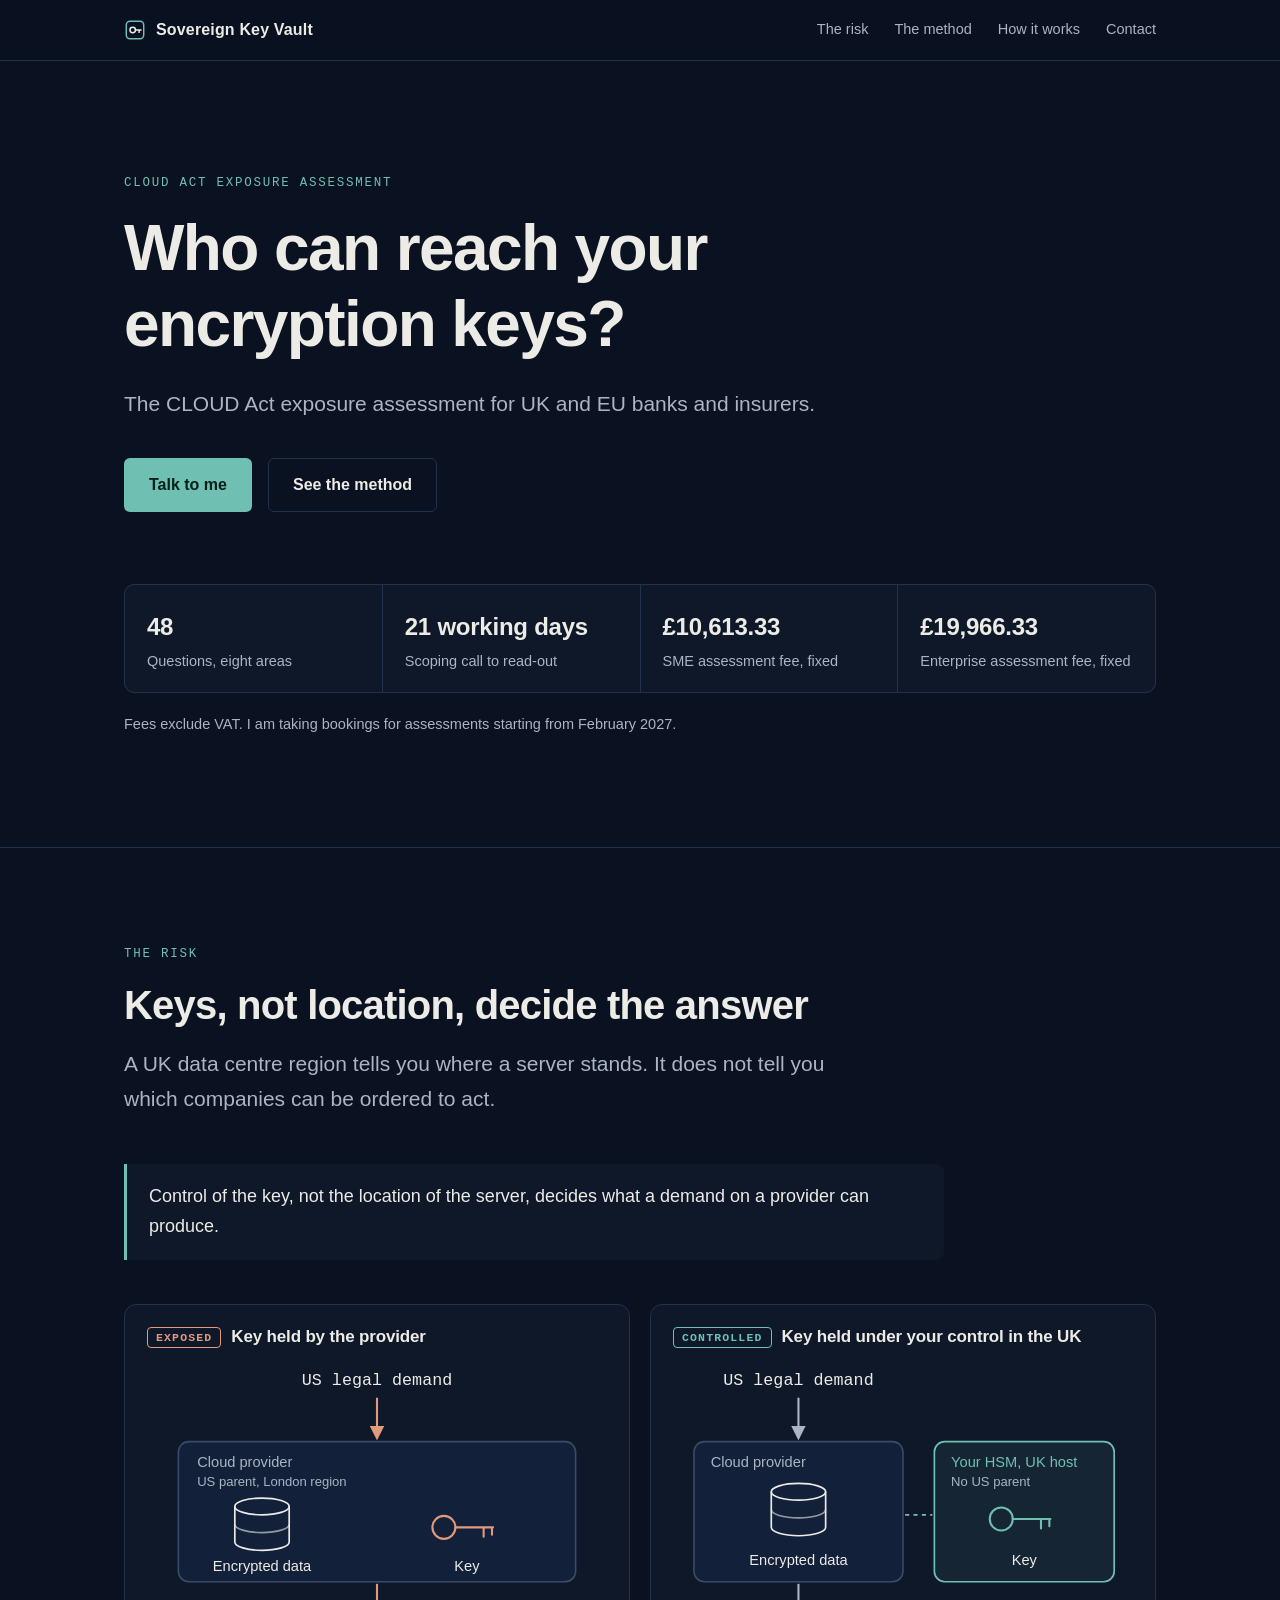
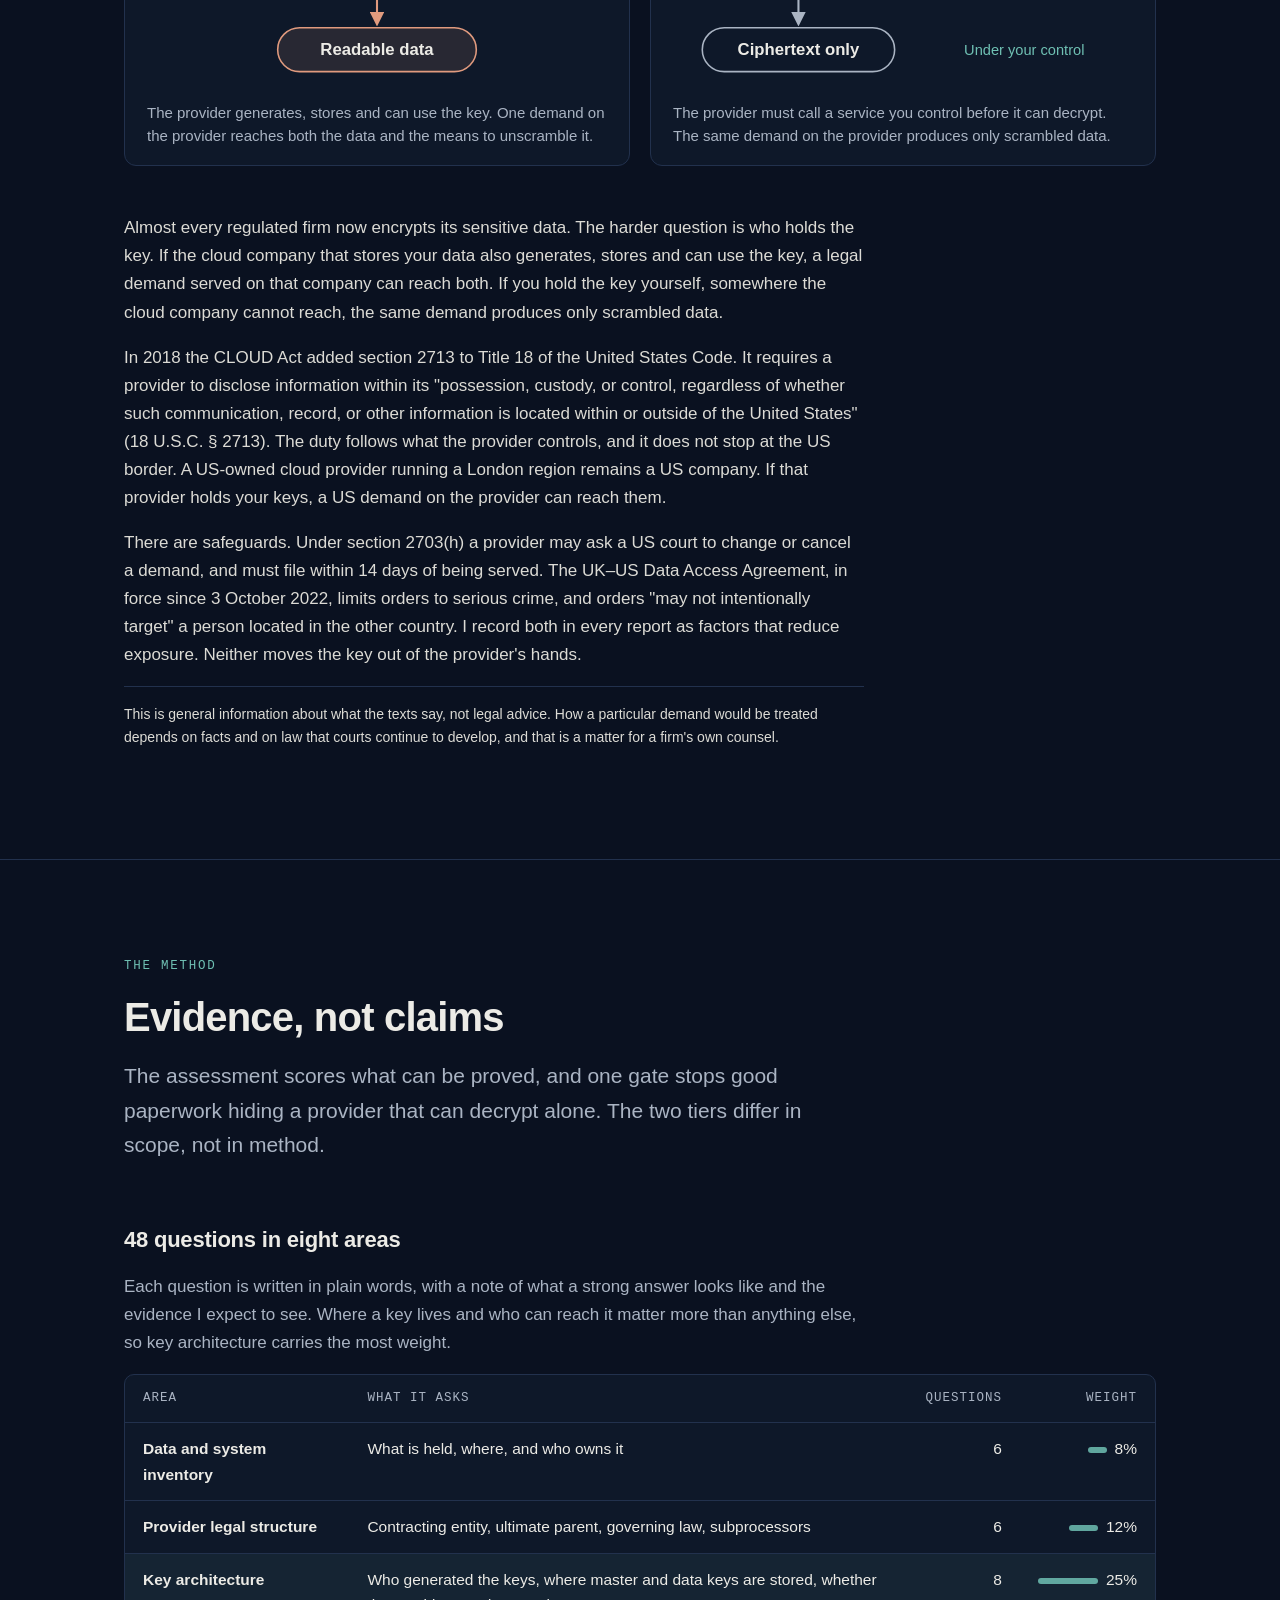
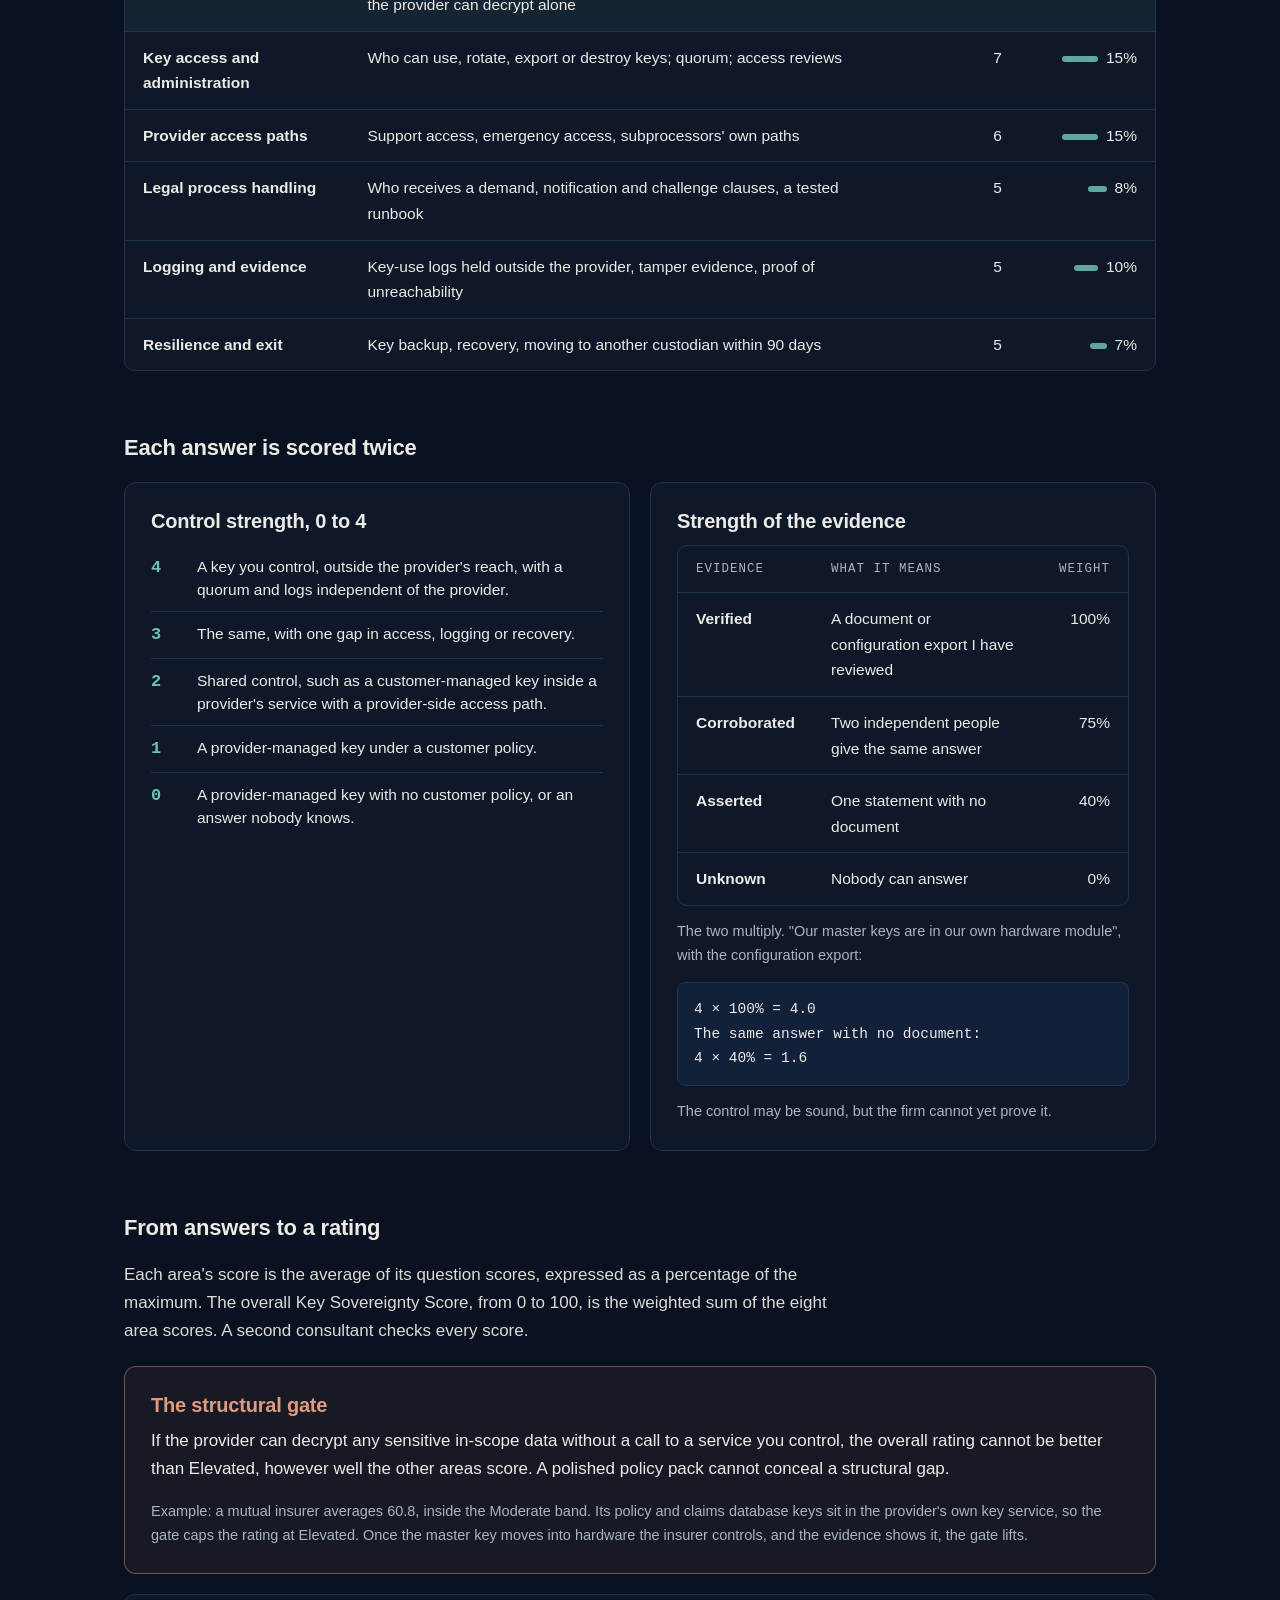
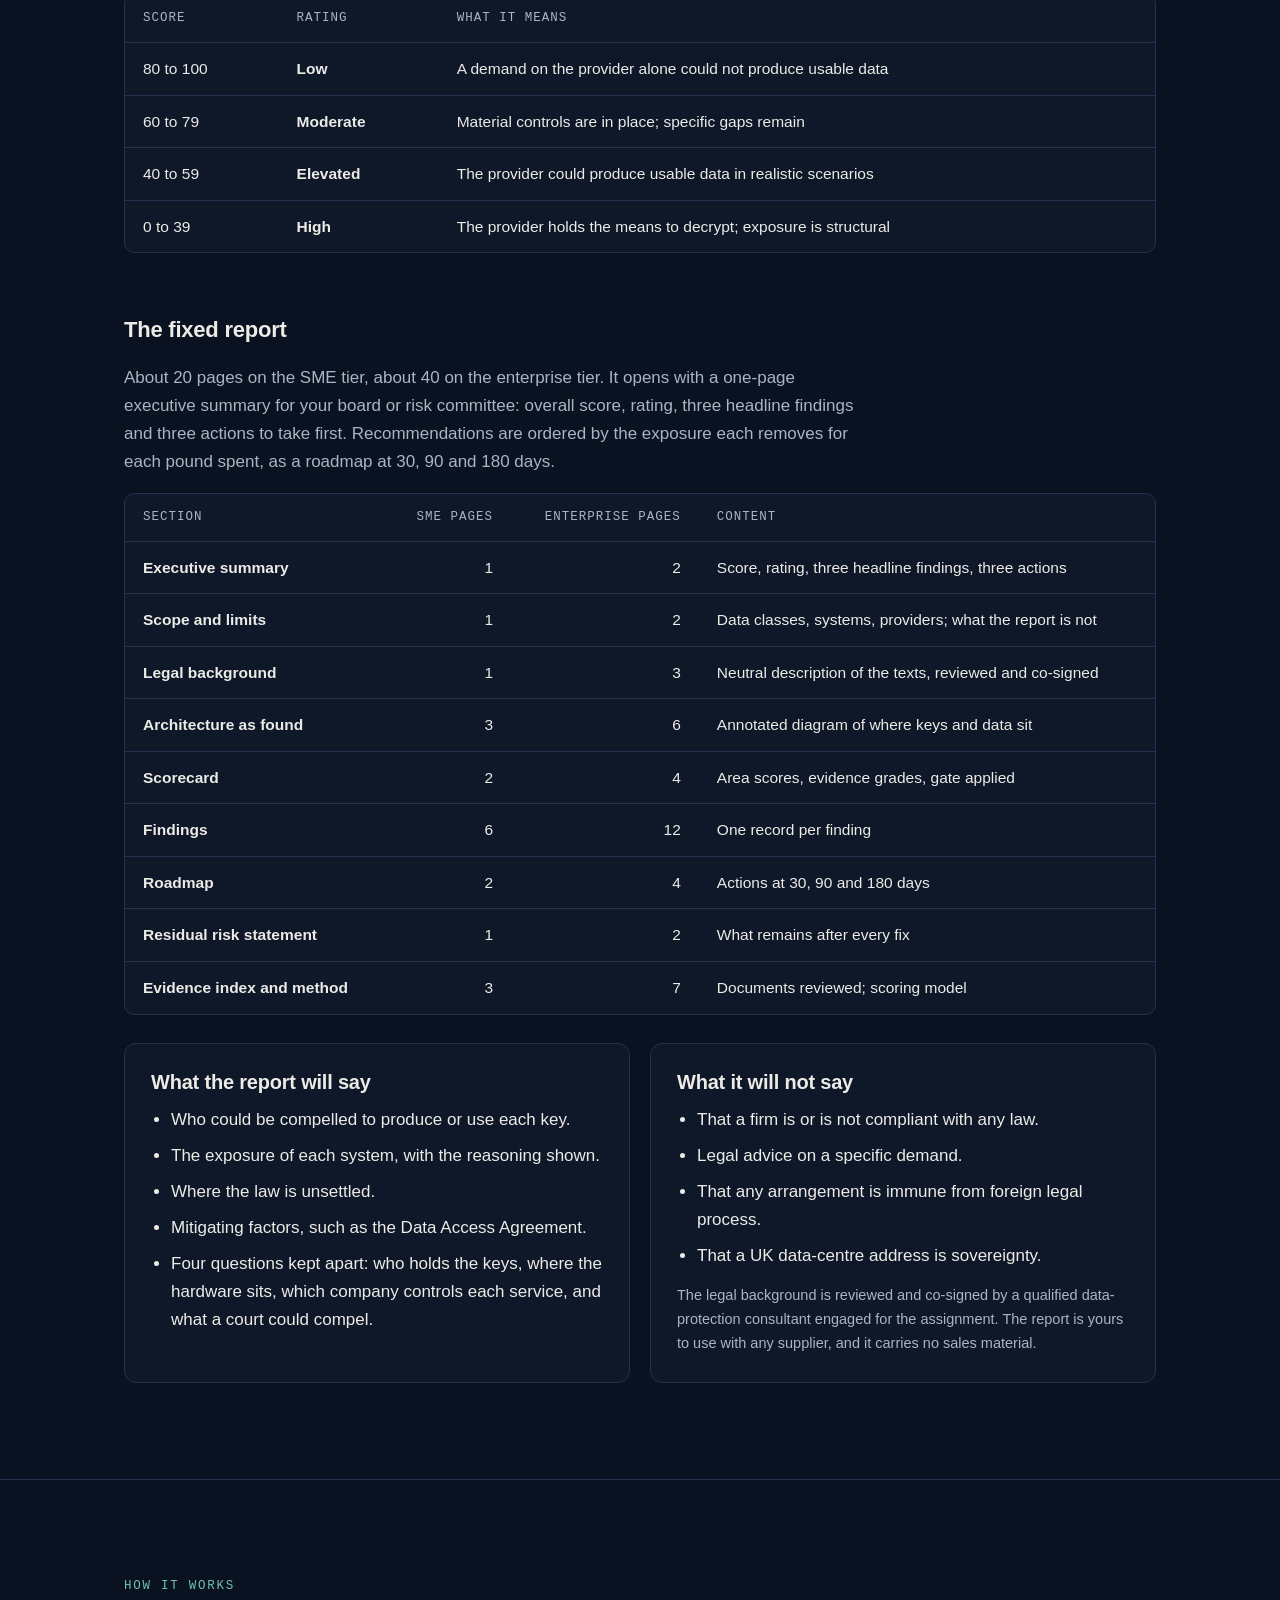
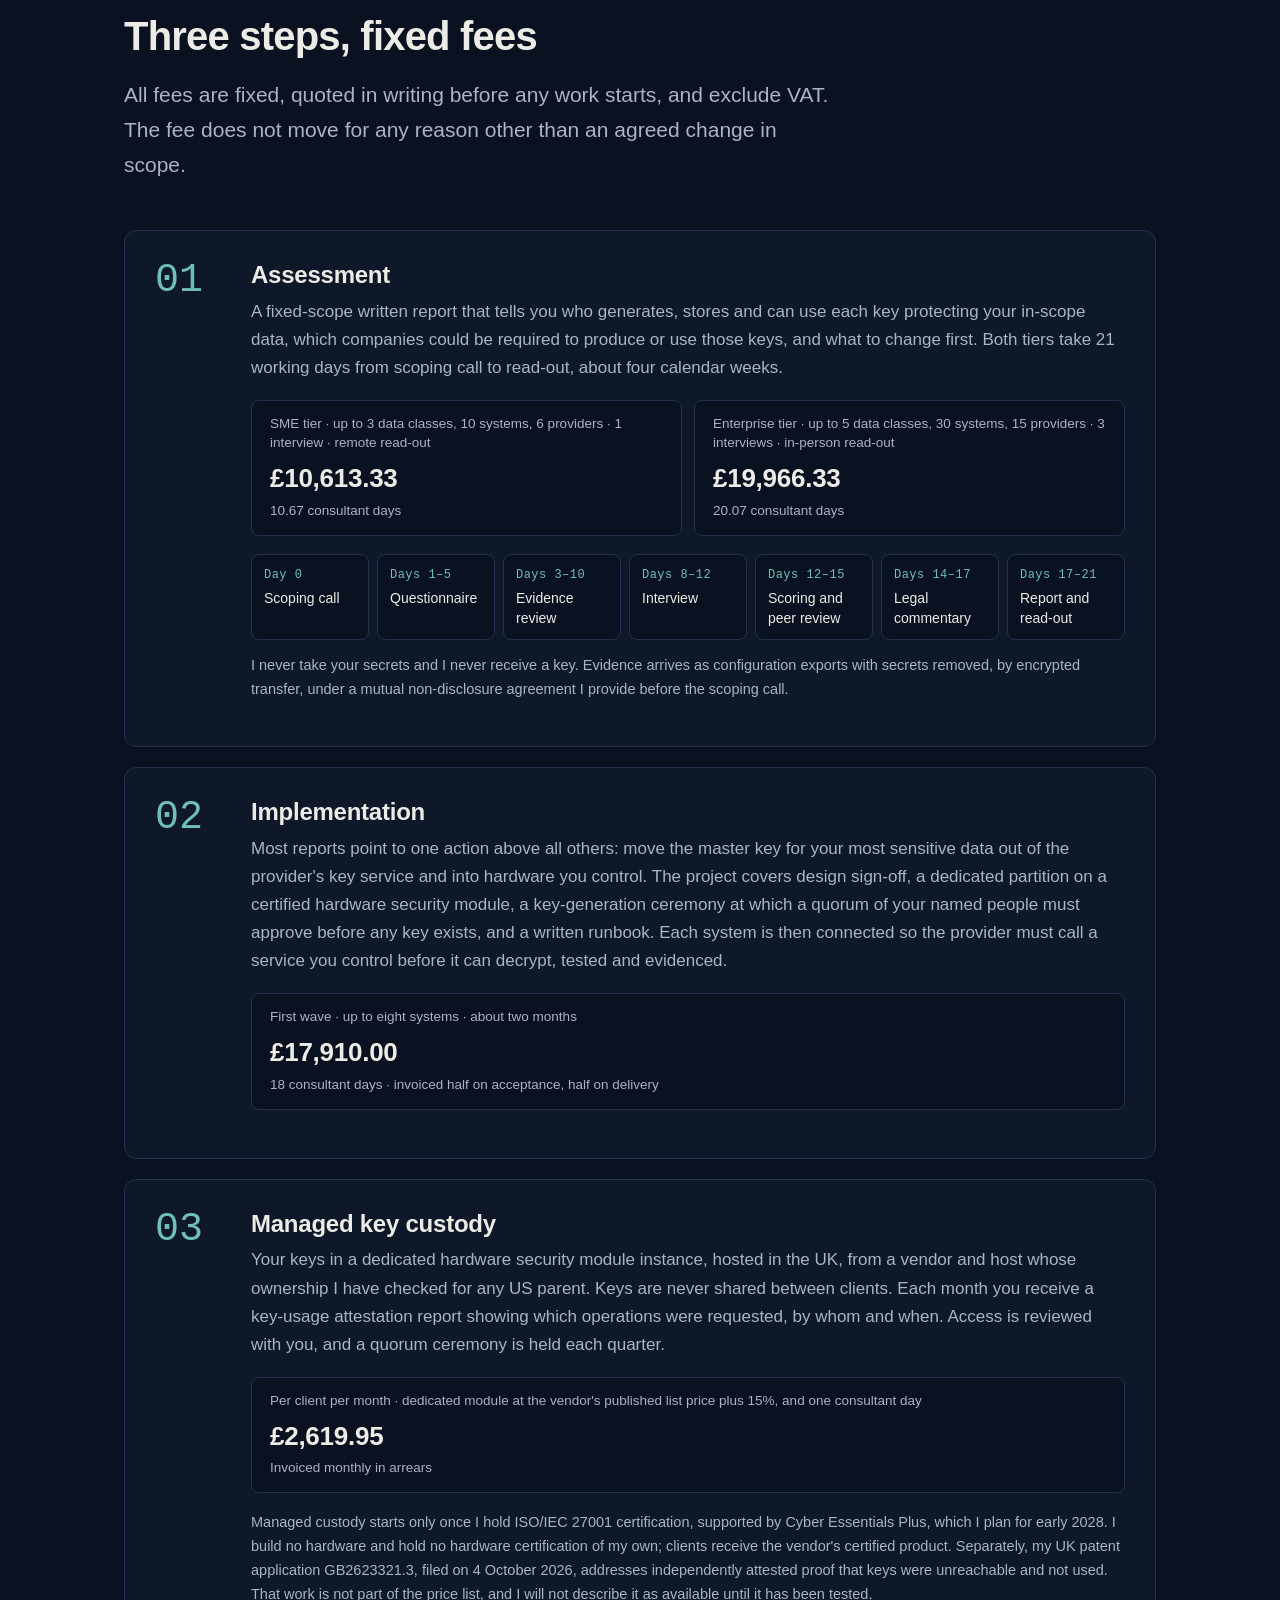
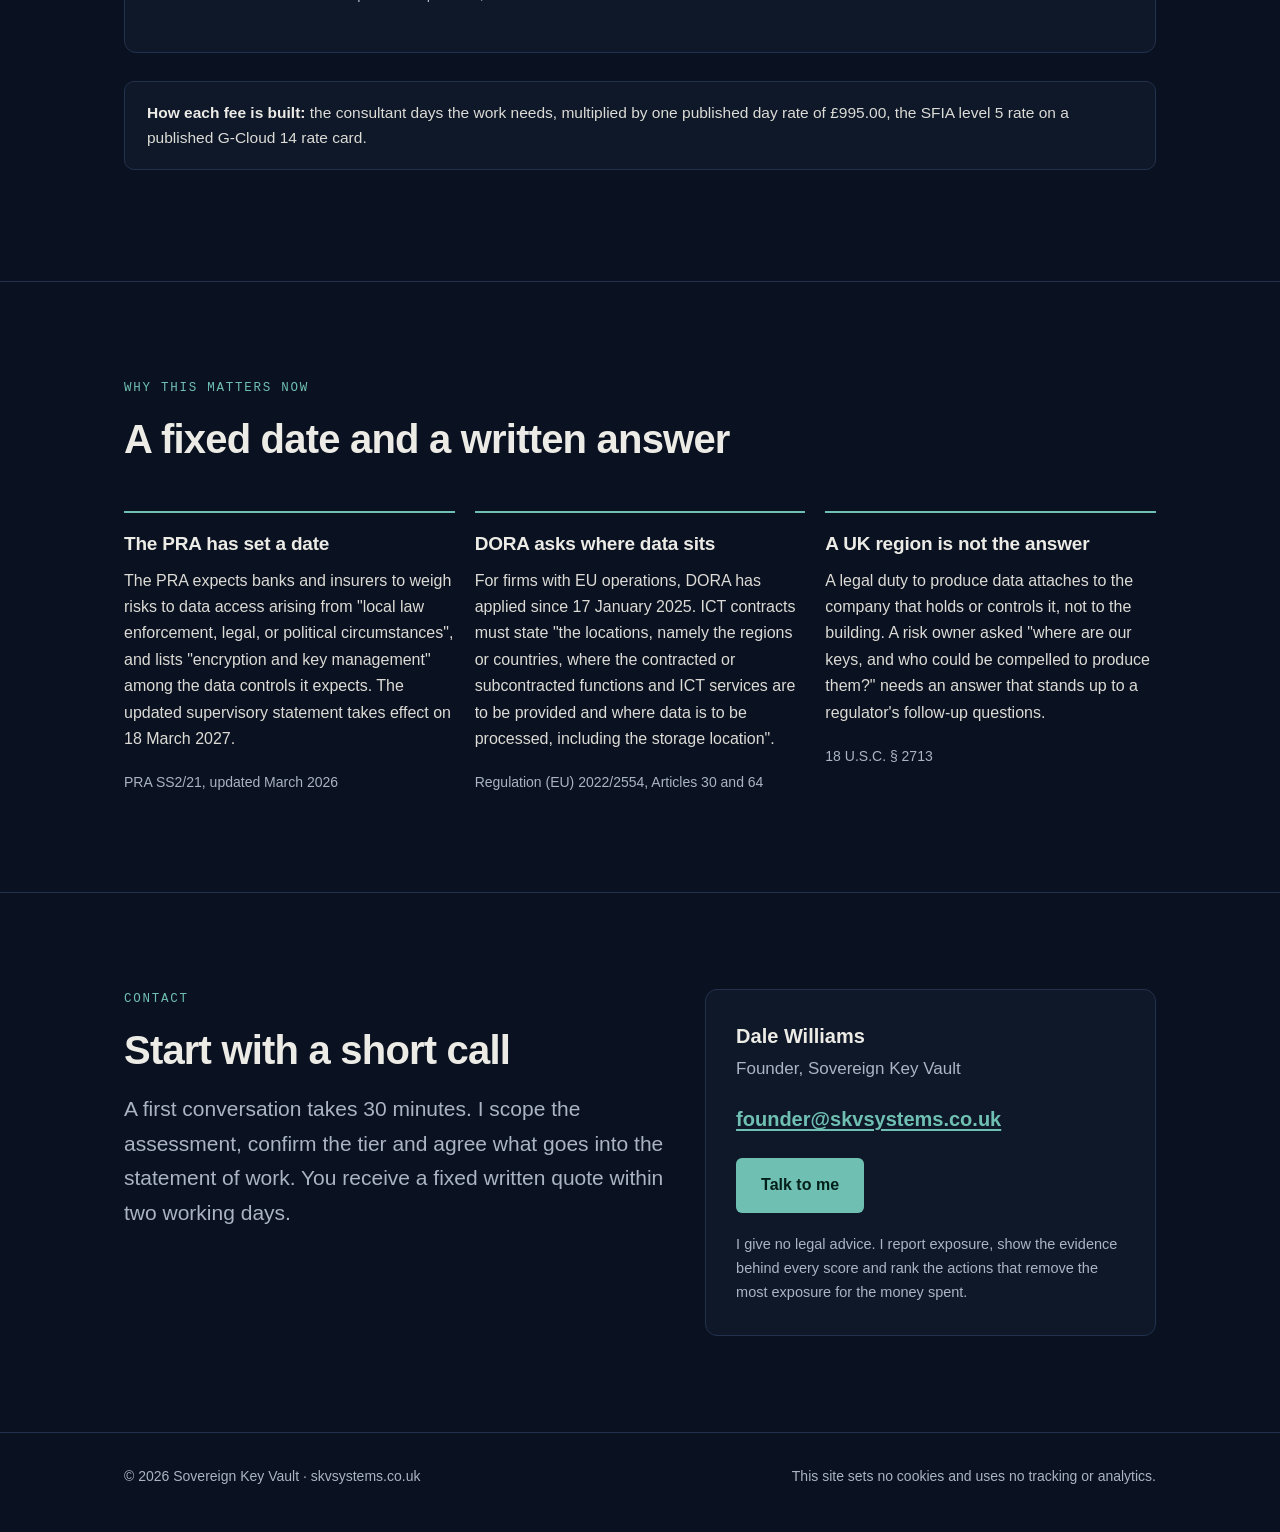
==== index.html @ 33e6631b "Add files via upload" ====
<!doctype html>
<html lang="en-GB">
<head>
<meta charset="utf-8">
<meta name="viewport" content="width=device-width, initial-scale=1">
<title>Sovereign Key Vault | CLOUD Act exposure assessment</title>
<meta name="description" content="Who can compel access to your encryption keys? A fixed-fee written CLOUD Act exposure assessment for UK and EU banks and insurers: 48 questions, eight areas, evidence-weighted scoring, 21 working days.">
<meta property="og:type" content="website">
<meta property="og:url" content="https://skvsystems.co.uk/">
<meta property="og:title" content="Sovereign Key Vault | CLOUD Act exposure assessment">
<meta property="og:description" content="Who can reach your encryption keys? A fixed-fee written assessment for UK and EU banks and insurers that shows who could be compelled to produce or use your keys, with the evidence behind every score.">
<meta name="theme-color" content="#0a1120">
<link rel="canonical" href="https://skvsystems.co.uk/">
<style>
:root{
  --bg:#0a1120;
  --bg2:#0e1829;
  --bg3:#13203a;
  --line:#22314d;
  --text:#ecebe6;
  --muted:#aab4c3;
  --accent:#6fc0b3;
  --accent-ink:#04201b;
  --warn:#e09a7e;
  --max:1080px;
  --font:-apple-system,BlinkMacSystemFont,"Segoe UI",Roboto,"Helvetica Neue",Arial,"Noto Sans",sans-serif;
  --mono:ui-monospace,SFMono-Regular,Menlo,Consolas,"Liberation Mono",monospace;
}
*,*::before,*::after{box-sizing:border-box}
html{scroll-behavior:smooth;scroll-padding-top:84px;-webkit-text-size-adjust:100%}
@media (prefers-reduced-motion:reduce){html{scroll-behavior:auto}}
body{margin:0;background:var(--bg);color:var(--text);font-family:var(--font);font-size:17px;line-height:1.65;-webkit-font-smoothing:antialiased}
a{color:var(--accent);text-underline-offset:3px}
a:hover{color:#9ad8cd}
:focus-visible{outline:2px solid var(--accent);outline-offset:3px;border-radius:3px}
.skip{position:absolute;left:-9999px;top:0;background:var(--accent);color:var(--accent-ink);padding:10px 14px;z-index:100;font-weight:600}
.skip:focus{left:12px;top:12px}
.wrap{max-width:var(--max);margin:0 auto;padding:0 24px}

/* Header */
.site-header{position:sticky;top:0;z-index:50;background:rgba(10,17,32,.92);backdrop-filter:saturate(140%) blur(8px);-webkit-backdrop-filter:saturate(140%) blur(8px);border-bottom:1px solid var(--line)}
.site-header .wrap{display:flex;align-items:center;justify-content:space-between;gap:16px;min-height:60px;flex-wrap:wrap}
.brand{display:flex;align-items:center;gap:10px;color:var(--text);text-decoration:none;font-weight:650;letter-spacing:.01em;font-size:16px}
.brand:hover{color:var(--text)}
.brand svg{flex:none}
.nav{display:flex;gap:26px;flex-wrap:wrap}
.nav a{color:var(--muted);text-decoration:none;font-size:14.5px;padding:4px 0}
.nav a:hover{color:var(--text)}

/* Type */
h1,h2,h3,h4{line-height:1.2;margin:0;font-weight:650;letter-spacing:-.01em}
h1{font-size:clamp(36px,6.4vw,64px);letter-spacing:-.025em}
h2{font-size:clamp(28px,4vw,40px);letter-spacing:-.02em}
h3{font-size:20px}
p{margin:0 0 1em}
.eyebrow{font-family:var(--mono);font-size:12.5px;letter-spacing:.14em;text-transform:uppercase;color:var(--accent);margin:0 0 16px}
.lede{font-size:clamp(18px,2.2vw,21px);color:var(--muted);max-width:720px}
.muted{color:var(--muted)}
.small{font-size:14.5px}

/* Sections */
section{padding:96px 0;border-top:1px solid var(--line)}
section:first-of-type{border-top:0}
.section-head{max-width:760px;margin-bottom:48px}
.section-head h2{margin-bottom:18px}
.prose{max-width:740px}
.prose p{color:#dcdbd5}

/* Hero */
.hero{padding:112px 0 96px}
.hero h1{max-width:900px;margin-bottom:24px}
.hero .lede{margin-bottom:36px}
.actions{display:flex;gap:16px;flex-wrap:wrap;align-items:center}
.btn{display:inline-block;padding:13px 24px;border-radius:6px;font-weight:600;text-decoration:none;font-size:16px;border:1px solid transparent}
.btn-primary{background:var(--accent);color:var(--accent-ink)}
.btn-primary:hover{background:#8ad2c6;color:var(--accent-ink)}
.btn-ghost{color:var(--text);border-color:var(--line)}
.btn-ghost:hover{border-color:var(--accent);color:var(--text)}
.stats{display:grid;grid-template-columns:repeat(4,1fr);gap:1px;background:var(--line);border:1px solid var(--line);border-radius:10px;overflow:hidden;margin-top:72px}
.stat{background:var(--bg2);padding:22px 22px 20px}
.stat b{display:block;font-size:24px;font-weight:650;letter-spacing:-.01em;margin-bottom:4px}
.stat span{color:var(--muted);font-size:14.5px;line-height:1.45;display:block}
.booking{margin-top:20px;color:var(--muted);font-size:14.5px}

/* Key point */
.keypoint{border-left:3px solid var(--accent);background:var(--bg2);padding:18px 22px;border-radius:0 8px 8px 0;margin:0 0 44px;max-width:820px;font-size:18px}

/* Diagram */
.diagram{display:grid;grid-template-columns:1fr 1fr;gap:20px;margin:0 0 48px}
.panel{background:var(--bg2);border:1px solid var(--line);border-radius:12px;padding:22px 22px 18px;margin:0}
.panel h3{font-size:17px;margin-bottom:4px;display:flex;align-items:center;gap:10px}
.panel .tag{font-family:var(--mono);font-size:11.5px;letter-spacing:.1em;text-transform:uppercase;padding:3px 8px;border-radius:4px;border:1px solid}
.tag-warn{color:var(--warn);border-color:rgba(224,154,126,.45)}
.tag-ok{color:var(--accent);border-color:rgba(111,192,179,.45)}
.panel svg{display:block;width:100%;height:auto;margin:10px 0 8px}
.panel figcaption{color:var(--muted);font-size:15px;line-height:1.55}
.legal-note{font-size:14px;color:var(--muted);border-top:1px solid var(--line);padding-top:16px;margin-top:8px;max-width:740px}

/* Tables */
.table-wrap{overflow-x:auto;border:1px solid var(--line);border-radius:10px;background:var(--bg2);margin:0 0 20px}
table{width:100%;border-collapse:collapse;font-size:15.5px;min-width:560px}
caption{text-align:left;padding:16px 18px 0;color:var(--muted);font-size:13px;font-family:var(--mono);letter-spacing:.08em;text-transform:uppercase}
th,td{text-align:left;padding:13px 18px;border-bottom:1px solid var(--line);vertical-align:top}
thead th{font-size:12.5px;font-family:var(--mono);letter-spacing:.08em;text-transform:uppercase;color:var(--muted);font-weight:500}
tbody tr:last-child td,tbody tr:last-child th{border-bottom:0}
tbody th{font-weight:600}
td.num,th.num{text-align:right;white-space:nowrap;font-variant-numeric:tabular-nums}
tr.lead td,tr.lead th{background:rgba(111,192,179,.07)}
.bar{display:inline-block;height:6px;background:var(--accent);border-radius:3px;vertical-align:middle;margin-right:8px;opacity:.85}

/* Grids & cards */
.grid-3{display:grid;grid-template-columns:repeat(3,1fr);gap:20px}
.grid-2{display:grid;grid-template-columns:1fr 1fr;gap:20px}
.card{min-width:0;background:var(--bg2);border:1px solid var(--line);border-radius:12px;padding:26px}
.card h3{margin-bottom:12px}
.card p:last-child{margin-bottom:0}
.subhead{margin:64px 0 20px;font-size:22px}
.subhead:first-child{margin-top:0}
ol.scale{list-style:none;margin:0;padding:0}
ol.scale li{display:grid;grid-template-columns:34px 1fr;gap:12px;padding:10px 0;border-bottom:1px solid var(--line);font-size:15.5px;line-height:1.5}
ol.scale li:last-child{border-bottom:0}
ol.scale b{font-family:var(--mono);color:var(--accent);font-size:17px}
.formula{font-family:var(--mono);font-size:14.5px;background:var(--bg3);border:1px solid var(--line);border-radius:8px;padding:14px 16px;margin:14px 0;line-height:1.7;overflow-x:auto}
.gate{border:1px solid rgba(224,154,126,.45);background:rgba(224,154,126,.06);border-radius:12px;padding:26px;margin:20px 0}
.gate h3{color:var(--warn);margin-bottom:10px}
ul.plain{margin:0;padding-left:20px}
ul.plain li{margin-bottom:8px}
ul.plain li:last-child{margin-bottom:0}

/* Steps */
.steps{display:grid;gap:20px}
.step{display:grid;grid-template-columns:72px 1fr;gap:24px;background:var(--bg2);border:1px solid var(--line);border-radius:12px;padding:30px}
.step-num{font-family:var(--mono);font-size:40px;line-height:1;color:var(--accent);font-weight:500}
.step h3{font-size:24px;margin-bottom:8px}
.price-row{display:flex;flex-wrap:wrap;gap:12px;margin:18px 0}
.price{border:1px solid var(--line);border-radius:8px;padding:14px 18px;min-width:200px;flex:1 1 200px;background:var(--bg)}
.price small{display:block;color:var(--muted);font-size:13.5px;line-height:1.4}
.price b{display:block;font-size:26px;font-weight:650;letter-spacing:-.01em;margin:4px 0 2px;font-variant-numeric:tabular-nums}
.timeline{list-style:none;margin:18px 0 0;padding:0;display:grid;grid-template-columns:repeat(7,1fr);gap:8px}
.timeline li{background:var(--bg);border:1px solid var(--line);border-radius:8px;padding:12px 12px 10px;font-size:14px;line-height:1.4}
.timeline .d{display:block;font-family:var(--mono);font-size:12px;color:var(--accent);margin-bottom:6px;letter-spacing:.04em}
.rate-line{margin-top:28px;padding:18px 22px;border:1px solid var(--line);border-radius:10px;font-size:15.5px;color:#dcdbd5;background:var(--bg2)}
.rate-line b{color:var(--text)}
.note{font-size:14.5px;color:var(--muted);margin-top:14px}

/* Why now */
.points{display:grid;grid-template-columns:repeat(3,1fr);gap:20px}
.point{border-top:2px solid var(--accent);padding-top:20px}
.point h3{margin-bottom:12px;font-size:19px}
.point p{color:#dcdbd5;font-size:16px}
.point cite{font-style:normal;color:var(--muted);font-size:14px}

/* Contact */
.contact-box{display:grid;grid-template-columns:1.2fr 1fr;gap:40px;align-items:start}
.contact-card{background:var(--bg2);border:1px solid var(--line);border-radius:12px;padding:30px}
.contact-card .name{font-size:20px;font-weight:650;margin-bottom:2px}
.contact-card .role{color:var(--muted);margin-bottom:20px}
.contact-card .email{font-size:clamp(17px,2.6vw,20px);font-weight:600;word-break:break-word}

/* Footer */
footer{border-top:1px solid var(--line);padding:32px 0 44px;color:var(--muted);font-size:14px}
footer .wrap{display:flex;justify-content:space-between;gap:16px;flex-wrap:wrap}

/* Responsive */
@media (max-width:960px){
  .timeline{grid-template-columns:repeat(4,1fr)}
}
@media (max-width:860px){
  .stats{grid-template-columns:repeat(2,1fr)}
  .diagram,.grid-2,.grid-3,.points,.contact-box{grid-template-columns:1fr}
  .points{gap:36px}
}
@media (max-width:640px){
  body{font-size:16px}
  .wrap{padding:0 18px}
  .site-header .wrap{padding-top:10px;padding-bottom:8px;gap:6px;min-height:0}
  .nav{gap:18px;width:100%}
  .nav a{font-size:13.5px}
  html{scroll-padding-top:104px}
  section{padding:68px 0}
  .hero{padding:72px 0 64px}
  .stats{margin-top:52px}
  .step{grid-template-columns:1fr;gap:10px;padding:24px 20px}
  .step-num{font-size:30px}
  .card,.gate,.contact-card{padding:22px 20px}
  .panel{padding:18px 16px 14px}
  .timeline{grid-template-columns:repeat(2,1fr)}
  th,td{padding:11px 14px}
}
@media (max-width:400px){
  .stats{grid-template-columns:1fr}
  .nav{gap:14px}
  .btn{width:100%;text-align:center}
}
</style>
</head>
<body>
<a class="skip" href="#main">Skip to content</a>

<header class="site-header">
  <div class="wrap">
    <a class="brand" href="#top" aria-label="Sovereign Key Vault, back to top">
      <svg width="22" height="22" viewBox="0 0 24 24" aria-hidden="true" focusable="false"><rect x="2.5" y="2.5" width="19" height="19" rx="4" fill="none" stroke="#6fc0b3" stroke-width="1.6"/><circle cx="9.5" cy="12" r="3" fill="none" stroke="#ecebe6" stroke-width="1.6"/><path d="M12.5 12h6M16.5 12v2.6" stroke="#ecebe6" stroke-width="1.6" stroke-linecap="round"/></svg>
      Sovereign Key Vault
    </a>
    <nav class="nav" aria-label="Primary">
      <a href="#risk">The risk</a>
      <a href="#method">The method</a>
      <a href="#how">How it works</a>
      <a href="#contact">Contact</a>
    </nav>
  </div>
</header>

<main id="main">

<!-- 1. HERO -->
<section class="hero" id="top" aria-labelledby="hero-title">
  <div class="wrap">
    <p class="eyebrow">CLOUD Act exposure assessment</p>
    <h1 id="hero-title">Who can reach your encryption keys?</h1>
    <p class="lede">The CLOUD Act exposure assessment for UK and EU banks and insurers.</p>
    <div class="actions">
      <a class="btn btn-primary" href="mailto:founder@skvsystems.co.uk?subject=CLOUD%20Act%20exposure%20assessment">Talk to me</a>
      <a class="btn btn-ghost" href="#method">See the method</a>
    </div>

    <div class="stats" role="list">
      <div class="stat" role="listitem"><b>48</b><span>Questions, eight areas</span></div>
      <div class="stat" role="listitem"><b>21 working days</b><span>Scoping call to read-out</span></div>
      <div class="stat" role="listitem"><b>£10,613.33</b><span>SME assessment fee, fixed</span></div>
      <div class="stat" role="listitem"><b>£19,966.33</b><span>Enterprise assessment fee, fixed</span></div>
    </div>
    <p class="booking">Fees exclude VAT. I am taking bookings for assessments starting from February 2027.</p>
  </div>
</section>

<!-- 2. THE RISK -->
<section id="risk" aria-labelledby="risk-title">
  <div class="wrap">
    <div class="section-head">
      <p class="eyebrow">The risk</p>
      <h2 id="risk-title">Keys, not location, decide the answer</h2>
      <p class="lede">A UK data centre region tells you where a server stands. It does not tell you which companies can be ordered to act.</p>
    </div>

    <p class="keypoint">Control of the key, not the location of the server, decides what a demand on a provider can produce.</p>

    <div class="diagram">
      <figure class="panel">
        <h3><span class="tag tag-warn">Exposed</span> Key held by the provider</h3>
        <svg viewBox="0 0 440 320" role="img" aria-labelledby="dA-t dA-d">
          <title id="dA-t">Key held by the cloud provider</title>
          <desc id="dA-d">A US legal demand is served on a cloud provider that holds both the encrypted data and the key. The provider can hand over readable data.</desc>
          <defs>
            <marker id="arrW" viewBox="0 0 10 10" refX="8" refY="5" markerWidth="7" markerHeight="7" orient="auto-start-reverse"><path d="M0 0L10 5L0 10z" fill="#e09a7e"/></marker>
          </defs>
          <text x="220" y="26" text-anchor="middle" fill="#ecebe6" font-size="16" font-family="ui-monospace,Menlo,Consolas,monospace">US legal demand</text>
          <line x1="220" y1="38" x2="220" y2="76" stroke="#e09a7e" stroke-width="2" marker-end="url(#arrW)"/>
          <rect x="30" y="80" width="380" height="134" rx="10" fill="#13203a" stroke="#3a4a68" stroke-width="1.5"/>
          <text x="48" y="104" fill="#aab4c3" font-size="14">Cloud provider</text>
          <text x="48" y="122" fill="#aab4c3" font-size="12.5">US parent, London region</text>
          <!-- data cylinder -->
          <g transform="translate(110,142)" fill="none" stroke="#ecebe6" stroke-width="1.6">
            <ellipse cx="0" cy="0" rx="26" ry="8"/>
            <path d="M-26 0v34c0 4.4 11.6 8 26 8s26-3.6 26-8V0"/>
            <path d="M-26 17c0 4.4 11.6 8 26 8s26-3.6 26-8" opacity=".6"/>
          </g>
          <text x="110" y="204" text-anchor="middle" fill="#ecebe6" font-size="14">Encrypted data</text>
          <!-- key -->
          <g transform="translate(300,162)" fill="none" stroke="#e09a7e" stroke-width="2" stroke-linecap="round">
            <circle cx="-16" cy="0" r="11"/>
            <path d="M-5 0h36M22 0v9M30 0v7"/>
          </g>
          <text x="306" y="204" text-anchor="middle" fill="#ecebe6" font-size="14">Key</text>
          <line x1="220" y1="216" x2="220" y2="254" stroke="#e09a7e" stroke-width="2" marker-end="url(#arrW)"/>
          <rect x="125" y="258" width="190" height="42" rx="21" fill="rgba(224,154,126,.12)" stroke="#e09a7e" stroke-width="1.5"/>
          <text x="220" y="284" text-anchor="middle" fill="#ecebe6" font-size="16" font-weight="600">Readable data</text>
        </svg>
        <figcaption>The provider generates, stores and can use the key. One demand on the provider reaches both the data and the means to unscramble it.</figcaption>
      </figure>

      <figure class="panel">
        <h3><span class="tag tag-ok">Controlled</span> Key held under your control in the UK</h3>
        <svg viewBox="0 0 440 320" role="img" aria-labelledby="dB-t dB-d">
          <title id="dB-t">Key held under the client's control in the UK</title>
          <desc id="dB-d">The same US legal demand is served on the cloud provider, which holds only encrypted data. The key sits in a hardware security module under the client's control, at a UK host with no US parent. The demand produces ciphertext only.</desc>
          <defs>
            <marker id="arrM" viewBox="0 0 10 10" refX="8" refY="5" markerWidth="7" markerHeight="7" orient="auto-start-reverse"><path d="M0 0L10 5L0 10z" fill="#aab4c3"/></marker>
          </defs>
          <text x="120" y="26" text-anchor="middle" fill="#ecebe6" font-size="16" font-family="ui-monospace,Menlo,Consolas,monospace">US legal demand</text>
          <line x1="120" y1="38" x2="120" y2="76" stroke="#aab4c3" stroke-width="2" marker-end="url(#arrM)"/>
          <rect x="20" y="80" width="200" height="134" rx="10" fill="#13203a" stroke="#3a4a68" stroke-width="1.5"/>
          <text x="36" y="104" fill="#aab4c3" font-size="14">Cloud provider</text>
          <g transform="translate(120,128)" fill="none" stroke="#ecebe6" stroke-width="1.6">
            <ellipse cx="0" cy="0" rx="26" ry="8"/>
            <path d="M-26 0v34c0 4.4 11.6 8 26 8s26-3.6 26-8V0"/>
            <path d="M-26 17c0 4.4 11.6 8 26 8s26-3.6 26-8" opacity=".6"/>
          </g>
          <text x="120" y="198" text-anchor="middle" fill="#ecebe6" font-size="14">Encrypted data</text>
          <!-- connector -->
          <line x1="222" y1="150" x2="248" y2="150" stroke="#6fc0b3" stroke-width="1.6" stroke-dasharray="4 4"/>
          <rect x="250" y="80" width="172" height="134" rx="10" fill="rgba(111,192,179,.08)" stroke="#6fc0b3" stroke-width="1.6"/>
          <text x="266" y="104" fill="#6fc0b3" font-size="14">Your HSM, UK host</text>
          <text x="266" y="122" fill="#aab4c3" font-size="12.5">No US parent</text>
          <g transform="translate(330,154)" fill="none" stroke="#6fc0b3" stroke-width="2" stroke-linecap="round">
            <circle cx="-16" cy="0" r="11"/>
            <path d="M-5 0h36M22 0v9M30 0v7"/>
          </g>
          <text x="336" y="198" text-anchor="middle" fill="#ecebe6" font-size="14">Key</text>
          <line x1="120" y1="216" x2="120" y2="254" stroke="#aab4c3" stroke-width="2" marker-end="url(#arrM)"/>
          <rect x="28" y="258" width="184" height="42" rx="21" fill="none" stroke="#aab4c3" stroke-width="1.5"/>
          <text x="120" y="284" text-anchor="middle" fill="#ecebe6" font-size="16" font-weight="600">Ciphertext only</text>
          <text x="336" y="284" text-anchor="middle" fill="#6fc0b3" font-size="14">Under your control</text>
        </svg>
        <figcaption>The provider must call a service you control before it can decrypt. The same demand on the provider produces only scrambled data.</figcaption>
      </figure>
    </div>

    <div class="prose">
      <p>Almost every regulated firm now encrypts its sensitive data. The harder question is who holds the key. If the cloud company that stores your data also generates, stores and can use the key, a legal demand served on that company can reach both. If you hold the key yourself, somewhere the cloud company cannot reach, the same demand produces only scrambled data.</p>
      <p>In 2018 the CLOUD Act added section 2713 to Title 18 of the United States Code. It requires a provider to disclose information within its "possession, custody, or control, regardless of whether such communication, record, or other information is located within or outside of the United States" (18 U.S.C. § 2713). The duty follows what the provider controls, and it does not stop at the US border. A US-owned cloud provider running a London region remains a US company. If that provider holds your keys, a US demand on the provider can reach them.</p>
      <p>There are safeguards. Under section 2703(h) a provider may ask a US court to change or cancel a demand, and must file within 14 days of being served. The UK–US Data Access Agreement, in force since 3 October 2022, limits orders to serious crime, and orders "may not intentionally target" a person located in the other country. I record both in every report as factors that reduce exposure. Neither moves the key out of the provider's hands.</p>
      <p class="legal-note">This is general information about what the texts say, not legal advice. How a particular demand would be treated depends on facts and on law that courts continue to develop, and that is a matter for a firm's own counsel.</p>
    </div>
  </div>
</section>

<!-- 3. THE METHOD -->
<section id="method" aria-labelledby="method-title">
  <div class="wrap">
    <div class="section-head">
      <p class="eyebrow">The method</p>
      <h2 id="method-title">Evidence, not claims</h2>
      <p class="lede">The assessment scores what can be proved, and one gate stops good paperwork hiding a provider that can decrypt alone. The two tiers differ in scope, not in method.</p>
    </div>

    <h3 class="subhead">48 questions in eight areas</h3>
    <p class="muted prose">Each question is written in plain words, with a note of what a strong answer looks like and the evidence I expect to see. Where a key lives and who can reach it matter more than anything else, so key architecture carries the most weight.</p>
    <div class="table-wrap" role="region" aria-label="The eight areas of the questionnaire" tabindex="0">
      <table>
        <thead>
          <tr><th scope="col">Area</th><th scope="col">What it asks</th><th scope="col" class="num">Questions</th><th scope="col" class="num">Weight</th></tr>
        </thead>
        <tbody>
          <tr><th scope="row">Data and system inventory</th><td>What is held, where, and who owns it</td><td class="num">6</td><td class="num"><span class="bar" style="width:19px" aria-hidden="true"></span>8%</td></tr>
          <tr><th scope="row">Provider legal structure</th><td>Contracting entity, ultimate parent, governing law, subprocessors</td><td class="num">6</td><td class="num"><span class="bar" style="width:29px" aria-hidden="true"></span>12%</td></tr>
          <tr class="lead"><th scope="row">Key architecture</th><td>Who generated the keys, where master and data keys are stored, whether the provider can decrypt alone</td><td class="num">8</td><td class="num"><span class="bar" style="width:60px" aria-hidden="true"></span>25%</td></tr>
          <tr><th scope="row">Key access and administration</th><td>Who can use, rotate, export or destroy keys; quorum; access reviews</td><td class="num">7</td><td class="num"><span class="bar" style="width:36px" aria-hidden="true"></span>15%</td></tr>
          <tr><th scope="row">Provider access paths</th><td>Support access, emergency access, subprocessors' own paths</td><td class="num">6</td><td class="num"><span class="bar" style="width:36px" aria-hidden="true"></span>15%</td></tr>
          <tr><th scope="row">Legal process handling</th><td>Who receives a demand, notification and challenge clauses, a tested runbook</td><td class="num">5</td><td class="num"><span class="bar" style="width:19px" aria-hidden="true"></span>8%</td></tr>
          <tr><th scope="row">Logging and evidence</th><td>Key-use logs held outside the provider, tamper evidence, proof of unreachability</td><td class="num">5</td><td class="num"><span class="bar" style="width:24px" aria-hidden="true"></span>10%</td></tr>
          <tr><th scope="row">Resilience and exit</th><td>Key backup, recovery, moving to another custodian within 90 days</td><td class="num">5</td><td class="num"><span class="bar" style="width:17px" aria-hidden="true"></span>7%</td></tr>
        </tbody>
      </table>
    </div>

    <h3 class="subhead">Each answer is scored twice</h3>
    <div class="grid-2">
      <div class="card">
        <h3>Control strength, 0 to 4</h3>
        <ol class="scale">
          <li><b>4</b><span>A key you control, outside the provider's reach, with a quorum and logs independent of the provider.</span></li>
          <li><b>3</b><span>The same, with one gap in access, logging or recovery.</span></li>
          <li><b>2</b><span>Shared control, such as a customer-managed key inside a provider's service with a provider-side access path.</span></li>
          <li><b>1</b><span>A provider-managed key under a customer policy.</span></li>
          <li><b>0</b><span>A provider-managed key with no customer policy, or an answer nobody knows.</span></li>
        </ol>
      </div>
      <div class="card">
        <h3>Strength of the evidence</h3>
        <div class="table-wrap" role="region" aria-label="Evidence weights" tabindex="0" style="margin-bottom:14px">
          <table style="min-width:0">
            <thead><tr><th scope="col">Evidence</th><th scope="col">What it means</th><th scope="col" class="num">Weight</th></tr></thead>
            <tbody>
              <tr><th scope="row">Verified</th><td>A document or configuration export I have reviewed</td><td class="num">100%</td></tr>
              <tr><th scope="row">Corroborated</th><td>Two independent people give the same answer</td><td class="num">75%</td></tr>
              <tr><th scope="row">Asserted</th><td>One statement with no document</td><td class="num">40%</td></tr>
              <tr><th scope="row">Unknown</th><td>Nobody can answer</td><td class="num">0%</td></tr>
            </tbody>
          </table>
        </div>
        <p class="small muted">The two multiply. "Our master keys are in our own hardware module", with the configuration export:</p>
        <div class="formula">4 × 100% = 4.0<br>The same answer with no document:<br>4 × 40% = 1.6</div>
        <p class="small muted">The control may be sound, but the firm cannot yet prove it.</p>
      </div>
    </div>

    <h3 class="subhead">From answers to a rating</h3>
    <div class="prose">
      <p>Each area's score is the average of its question scores, expressed as a percentage of the maximum. The overall Key Sovereignty Score, from 0 to 100, is the weighted sum of the eight area scores. A second consultant checks every score.</p>
    </div>

    <div class="gate">
      <h3>The structural gate</h3>
      <p>If the provider can decrypt any sensitive in-scope data without a call to a service you control, the overall rating cannot be better than Elevated, however well the other areas score. A polished policy pack cannot conceal a structural gap.</p>
      <p class="small muted" style="margin:0">Example: a mutual insurer averages 60.8, inside the Moderate band. Its policy and claims database keys sit in the provider's own key service, so the gate caps the rating at Elevated. Once the master key moves into hardware the insurer controls, and the evidence shows it, the gate lifts.</p>
    </div>

    <div class="table-wrap" role="region" aria-label="Score bands and ratings" tabindex="0">
      <table>
        <thead><tr><th scope="col">Score</th><th scope="col">Rating</th><th scope="col">What it means</th></tr></thead>
        <tbody>
          <tr><td class="num" style="text-align:left">80 to 100</td><th scope="row">Low</th><td>A demand on the provider alone could not produce usable data</td></tr>
          <tr><td class="num" style="text-align:left">60 to 79</td><th scope="row">Moderate</th><td>Material controls are in place; specific gaps remain</td></tr>
          <tr><td class="num" style="text-align:left">40 to 59</td><th scope="row">Elevated</th><td>The provider could produce usable data in realistic scenarios</td></tr>
          <tr><td class="num" style="text-align:left">0 to 39</td><th scope="row">High</th><td>The provider holds the means to decrypt; exposure is structural</td></tr>
        </tbody>
      </table>
    </div>

    <h3 class="subhead">The fixed report</h3>
    <p class="muted prose">About 20 pages on the SME tier, about 40 on the enterprise tier. It opens with a one-page executive summary for your board or risk committee: overall score, rating, three headline findings and three actions to take first. Recommendations are ordered by the exposure each removes for each pound spent, as a roadmap at 30, 90 and 180 days.</p>
    <div class="table-wrap" role="region" aria-label="Report structure" tabindex="0">
      <table>
        <thead><tr><th scope="col">Section</th><th scope="col" class="num">SME pages</th><th scope="col" class="num">Enterprise pages</th><th scope="col">Content</th></tr></thead>
        <tbody>
          <tr><th scope="row">Executive summary</th><td class="num">1</td><td class="num">2</td><td>Score, rating, three headline findings, three actions</td></tr>
          <tr><th scope="row">Scope and limits</th><td class="num">1</td><td class="num">2</td><td>Data classes, systems, providers; what the report is not</td></tr>
          <tr><th scope="row">Legal background</th><td class="num">1</td><td class="num">3</td><td>Neutral description of the texts, reviewed and co-signed</td></tr>
          <tr><th scope="row">Architecture as found</th><td class="num">3</td><td class="num">6</td><td>Annotated diagram of where keys and data sit</td></tr>
          <tr><th scope="row">Scorecard</th><td class="num">2</td><td class="num">4</td><td>Area scores, evidence grades, gate applied</td></tr>
          <tr><th scope="row">Findings</th><td class="num">6</td><td class="num">12</td><td>One record per finding</td></tr>
          <tr><th scope="row">Roadmap</th><td class="num">2</td><td class="num">4</td><td>Actions at 30, 90 and 180 days</td></tr>
          <tr><th scope="row">Residual risk statement</th><td class="num">1</td><td class="num">2</td><td>What remains after every fix</td></tr>
          <tr><th scope="row">Evidence index and method</th><td class="num">3</td><td class="num">7</td><td>Documents reviewed; scoring model</td></tr>
        </tbody>
      </table>
    </div>

    <div class="grid-2" style="margin-top:28px">
      <div class="card">
        <h3>What the report will say</h3>
        <ul class="plain">
          <li>Who could be compelled to produce or use each key.</li>
          <li>The exposure of each system, with the reasoning shown.</li>
          <li>Where the law is unsettled.</li>
          <li>Mitigating factors, such as the Data Access Agreement.</li>
          <li>Four questions kept apart: who holds the keys, where the hardware sits, which company controls each service, and what a court could compel.</li>
        </ul>
      </div>
      <div class="card">
        <h3>What it will not say</h3>
        <ul class="plain">
          <li>That a firm is or is not compliant with any law.</li>
          <li>Legal advice on a specific demand.</li>
          <li>That any arrangement is immune from foreign legal process.</li>
          <li>That a UK data-centre address is sovereignty.</li>
        </ul>
        <p class="small muted" style="margin-top:14px">The legal background is reviewed and co-signed by a qualified data-protection consultant engaged for the assignment. The report is yours to use with any supplier, and it carries no sales material.</p>
      </div>
    </div>
  </div>
</section>

<!-- 4. HOW IT WORKS -->
<section id="how" aria-labelledby="how-title">
  <div class="wrap">
    <div class="section-head">
      <p class="eyebrow">How it works</p>
      <h2 id="how-title">Three steps, fixed fees</h2>
      <p class="lede">All fees are fixed, quoted in writing before any work starts, and exclude VAT. The fee does not move for any reason other than an agreed change in scope.</p>
    </div>

    <div class="steps">
      <article class="step">
        <div class="step-num" aria-hidden="true">01</div>
        <div>
          <h3>Assessment</h3>
          <p class="muted">A fixed-scope written report that tells you who generates, stores and can use each key protecting your in-scope data, which companies could be required to produce or use those keys, and what to change first. Both tiers take 21 working days from scoping call to read-out, about four calendar weeks.</p>
          <div class="price-row">
            <div class="price"><small>SME tier · up to 3 data classes, 10 systems, 6 providers · 1 interview · remote read-out</small><b>£10,613.33</b><small>10.67 consultant days</small></div>
            <div class="price"><small>Enterprise tier · up to 5 data classes, 30 systems, 15 providers · 3 interviews · in-person read-out</small><b>£19,966.33</b><small>20.07 consultant days</small></div>
          </div>
          <ol class="timeline" aria-label="Assessment timetable in working days">
            <li><span class="d">Day 0</span>Scoping call</li>
            <li><span class="d">Days 1–5</span>Questionnaire</li>
            <li><span class="d">Days 3–10</span>Evidence review</li>
            <li><span class="d">Days 8–12</span>Interview</li>
            <li><span class="d">Days 12–15</span>Scoring and peer review</li>
            <li><span class="d">Days 14–17</span>Legal commentary</li>
            <li><span class="d">Days 17–21</span>Report and read-out</li>
          </ol>
          <p class="note">I never take your secrets and I never receive a key. Evidence arrives as configuration exports with secrets removed, by encrypted transfer, under a mutual non-disclosure agreement I provide before the scoping call.</p>
        </div>
      </article>

      <article class="step">
        <div class="step-num" aria-hidden="true">02</div>
        <div>
          <h3>Implementation</h3>
          <p class="muted">Most reports point to one action above all others: move the master key for your most sensitive data out of the provider's key service and into hardware you control. The project covers design sign-off, a dedicated partition on a certified hardware security module, a key-generation ceremony at which a quorum of your named people must approve before any key exists, and a written runbook. Each system is then connected so the provider must call a service you control before it can decrypt, tested and evidenced.</p>
          <div class="price-row">
            <div class="price"><small>First wave · up to eight systems · about two months</small><b>£17,910.00</b><small>18 consultant days · invoiced half on acceptance, half on delivery</small></div>
          </div>
        </div>
      </article>

      <article class="step">
        <div class="step-num" aria-hidden="true">03</div>
        <div>
          <h3>Managed key custody</h3>
          <p class="muted">Your keys in a dedicated hardware security module instance, hosted in the UK, from a vendor and host whose ownership I have checked for any US parent. Keys are never shared between clients. Each month you receive a key-usage attestation report showing which operations were requested, by whom and when. Access is reviewed with you, and a quorum ceremony is held each quarter.</p>
          <div class="price-row">
            <div class="price"><small>Per client per month · dedicated module at the vendor's published list price plus 15%, and one consultant day</small><b>£2,619.95</b><small>Invoiced monthly in arrears</small></div>
          </div>
          <p class="note">Managed custody starts only once I hold ISO/IEC 27001 certification, supported by Cyber Essentials Plus, which I plan for early 2028. I build no hardware and hold no hardware certification of my own; clients receive the vendor's certified product. Separately, my UK patent application GB2623321.3, filed on 4 October 2026, addresses independently attested proof that keys were unreachable and not used. That work is not part of the price list, and I will not describe it as available until it has been tested.</p>
        </div>
      </article>
    </div>

    <p class="rate-line"><b>How each fee is built:</b> the consultant days the work needs, multiplied by one published day rate of £995.00, the SFIA level 5 rate on a published G-Cloud 14 rate card.</p>
  </div>
</section>

<!-- 5. WHY NOW -->
<section id="why-now" aria-labelledby="why-title">
  <div class="wrap">
    <div class="section-head">
      <p class="eyebrow">Why this matters now</p>
      <h2 id="why-title">A fixed date and a written answer</h2>
    </div>
    <div class="points">
      <div class="point">
        <h3>The PRA has set a date</h3>
        <p>The PRA expects banks and insurers to weigh risks to data access arising from "local law enforcement, legal, or political circumstances", and lists "encryption and key management" among the data controls it expects. The updated supervisory statement takes effect on 18 March 2027.</p>
        <cite>PRA SS2/21, updated March 2026</cite>
      </div>
      <div class="point">
        <h3>DORA asks where data sits</h3>
        <p>For firms with EU operations, DORA has applied since 17 January 2025. ICT contracts must state "the locations, namely the regions or countries, where the contracted or subcontracted functions and ICT services are to be provided and where data is to be processed, including the storage location".</p>
        <cite>Regulation (EU) 2022/2554, Articles 30 and 64</cite>
      </div>
      <div class="point">
        <h3>A UK region is not the answer</h3>
        <p>A legal duty to produce data attaches to the company that holds or controls it, not to the building. A risk owner asked "where are our keys, and who could be compelled to produce them?" needs an answer that stands up to a regulator's follow-up questions.</p>
        <cite>18 U.S.C. § 2713</cite>
      </div>
    </div>
  </div>
</section>

<!-- 6. CONTACT -->
<section id="contact" aria-labelledby="contact-title">
  <div class="wrap">
    <div class="contact-box">
      <div>
        <p class="eyebrow">Contact</p>
        <h2 id="contact-title" style="margin-bottom:18px">Start with a short call</h2>
        <p class="lede">A first conversation takes 30 minutes. I scope the assessment, confirm the tier and agree what goes into the statement of work. You receive a fixed written quote within two working days.</p>
      </div>
      <div class="contact-card">
        <p class="name">Dale Williams</p>
        <p class="role">Founder, Sovereign Key Vault</p>
        <p style="margin-bottom:22px"><a class="email" href="mailto:founder@skvsystems.co.uk?subject=CLOUD%20Act%20exposure%20assessment">founder@skvsystems.co.uk</a></p>
        <a class="btn btn-primary" href="mailto:founder@skvsystems.co.uk?subject=CLOUD%20Act%20exposure%20assessment">Talk to me</a>
        <p class="small muted" style="margin:20px 0 0">I give no legal advice. I report exposure, show the evidence behind every score and rank the actions that remove the most exposure for the money spent.</p>
      </div>
    </div>
  </div>
</section>

</main>

<footer>
  <div class="wrap">
    <span>© 2026 Sovereign Key Vault · skvsystems.co.uk</span>
    <span>This site sets no cookies and uses no tracking or analytics.</span>
  </div>
</footer>
</body>
</html>
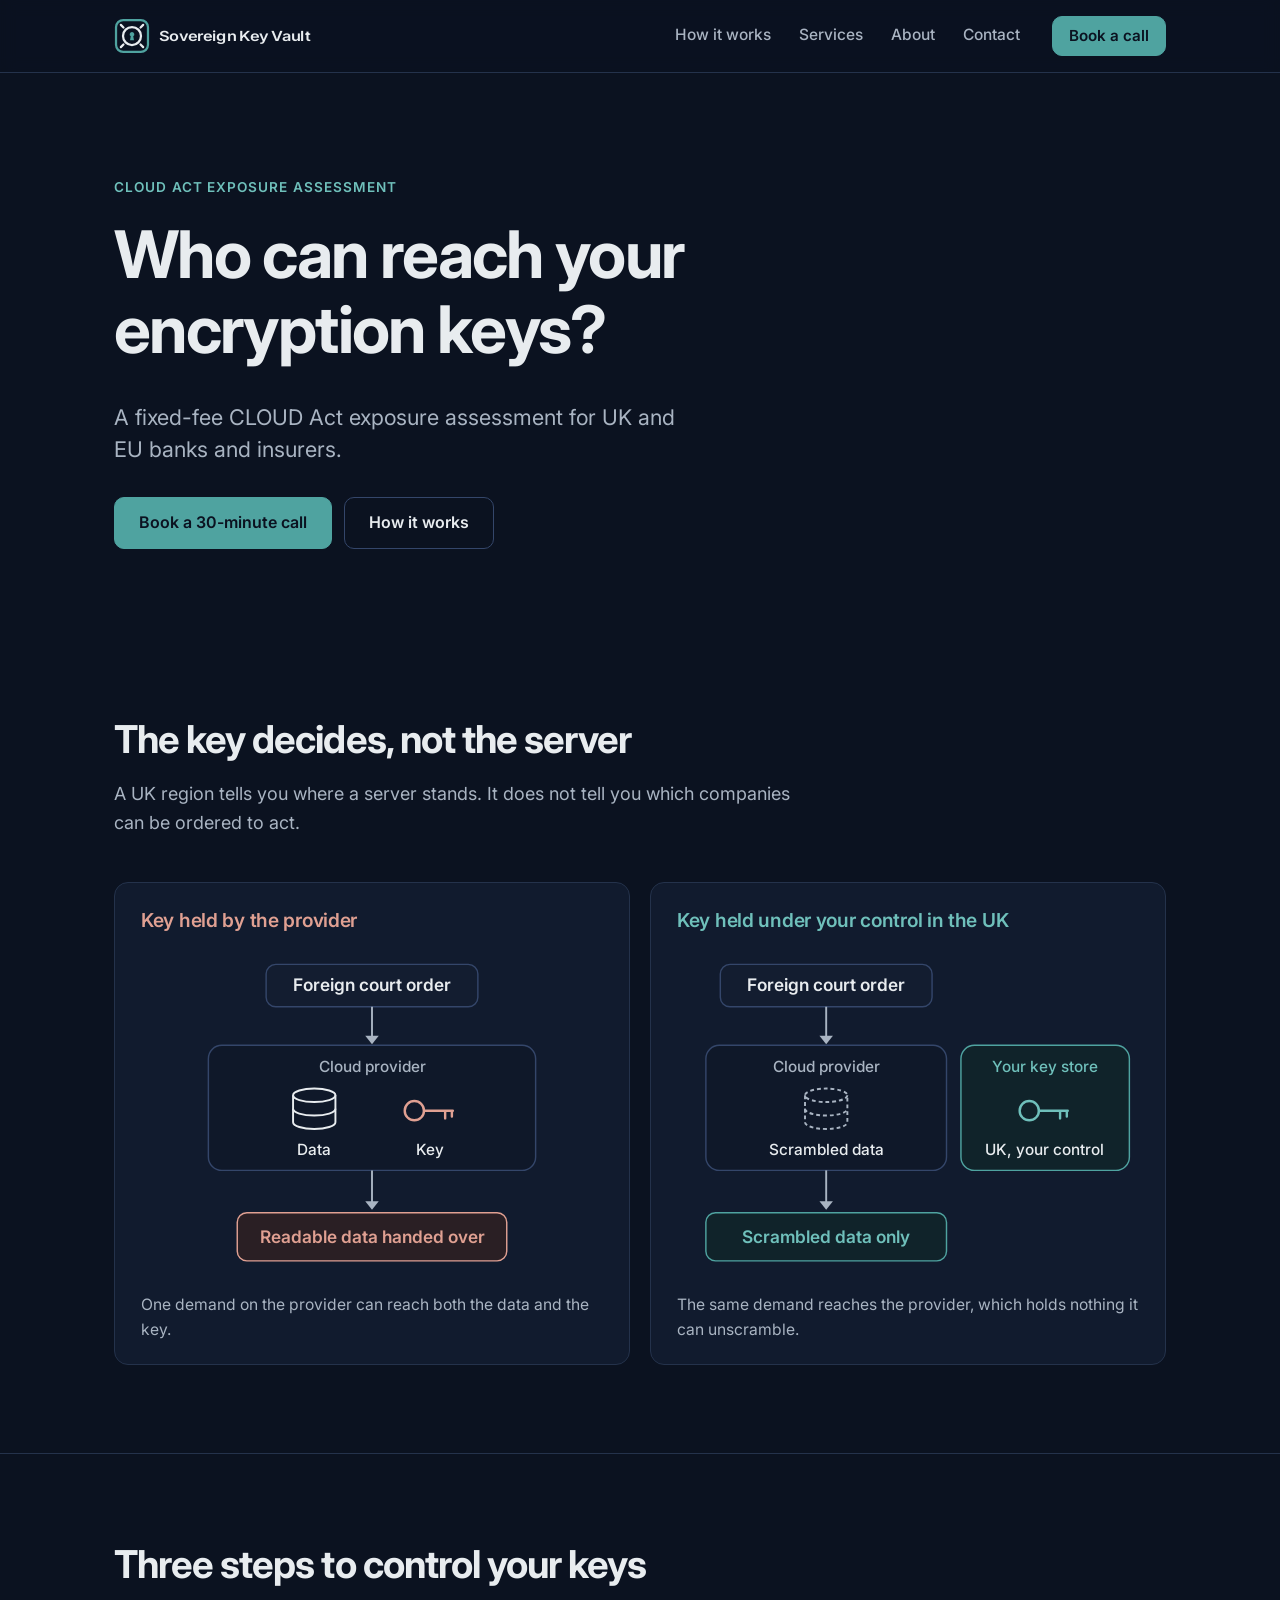
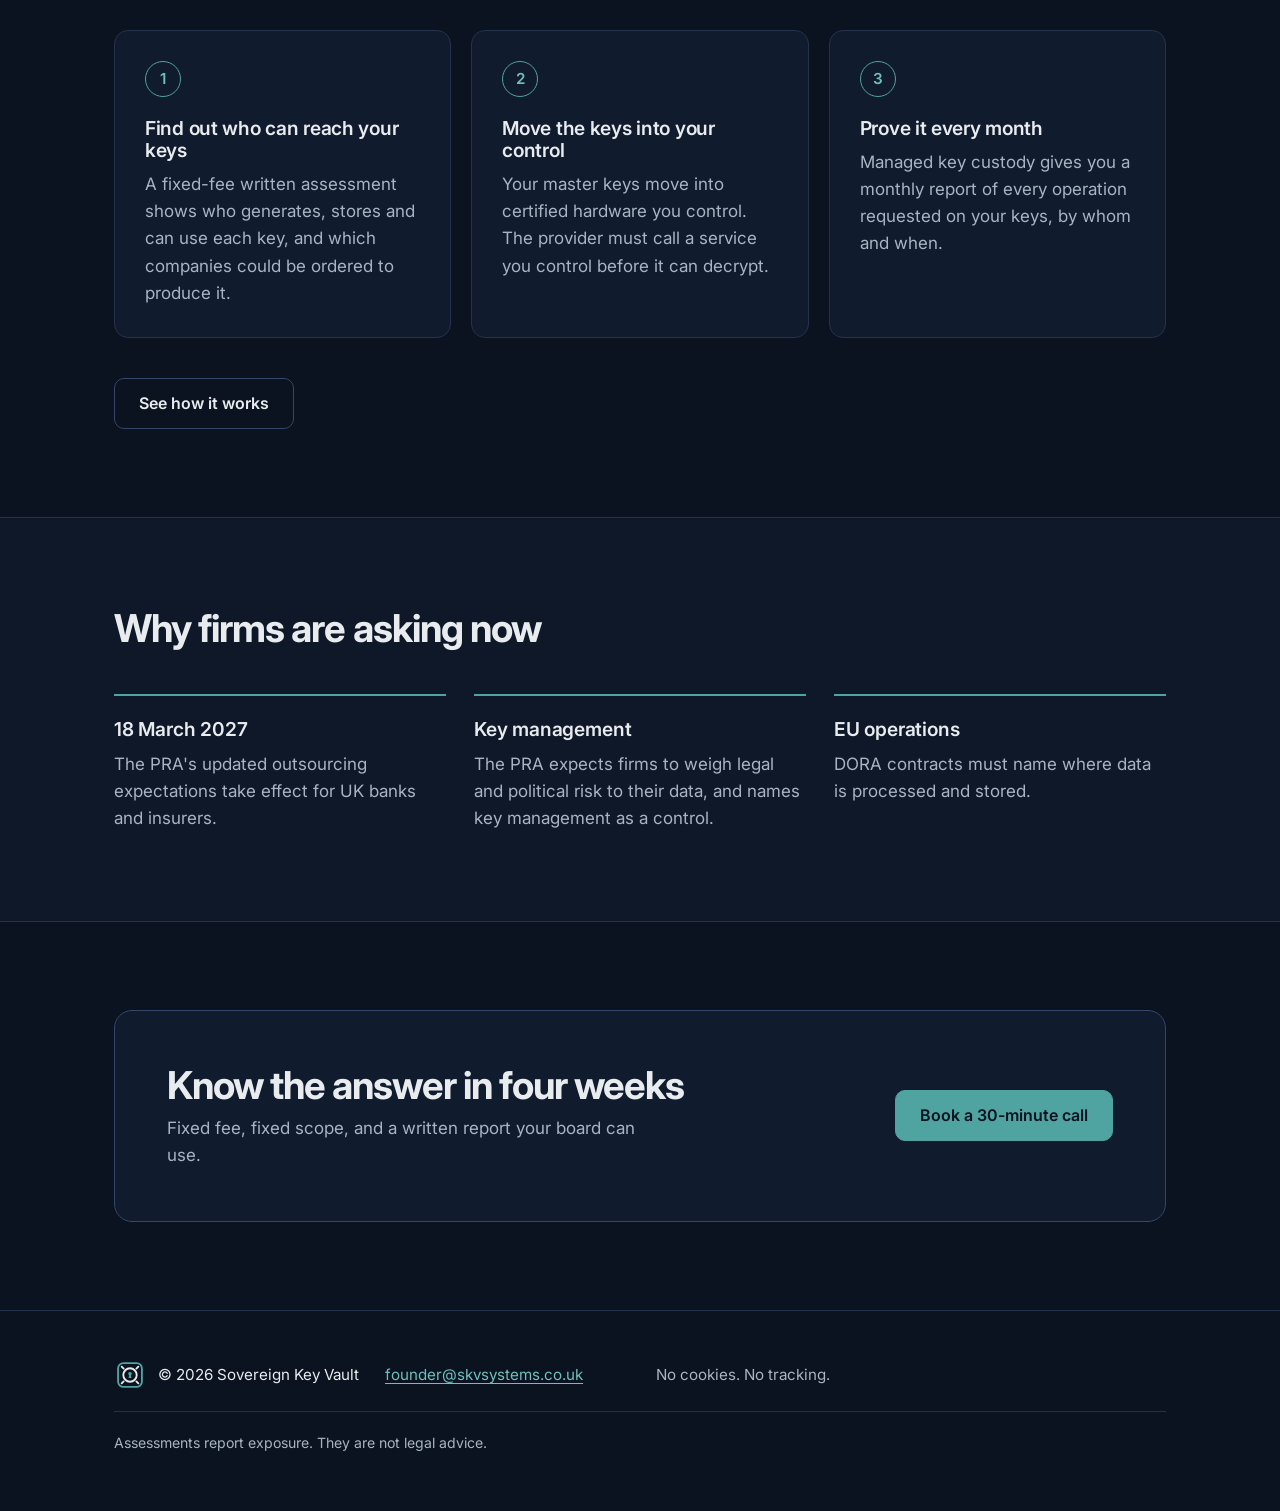
==== commit 6afc1028: "Add files via upload" ====
--- a/index.html
+++ b/index.html
@@ -1,572 +1,199 @@
-<!doctype html>
-<html lang="en-GB">
-<head>
-<meta charset="utf-8">
-<meta name="viewport" content="width=device-width, initial-scale=1">
-<title>Sovereign Key Vault | CLOUD Act exposure assessment</title>
-<meta name="description" content="Who can compel access to your encryption keys? A fixed-fee written CLOUD Act exposure assessment for UK and EU banks and insurers: 48 questions, eight areas, evidence-weighted scoring, 21 working days.">
-<meta property="og:type" content="website">
-<meta property="og:url" content="https://skvsystems.co.uk/">
-<meta property="og:title" content="Sovereign Key Vault | CLOUD Act exposure assessment">
-<meta property="og:description" content="Who can reach your encryption keys? A fixed-fee written assessment for UK and EU banks and insurers that shows who could be compelled to produce or use your keys, with the evidence behind every score.">
-<meta name="theme-color" content="#0a1120">
-<link rel="canonical" href="https://skvsystems.co.uk/">
-<style>
-:root{
-  --bg:#0a1120;
-  --bg2:#0e1829;
-  --bg3:#13203a;
-  --line:#22314d;
-  --text:#ecebe6;
-  --muted:#aab4c3;
-  --accent:#6fc0b3;
-  --accent-ink:#04201b;
-  --warn:#e09a7e;
-  --max:1080px;
-  --font:-apple-system,BlinkMacSystemFont,"Segoe UI",Roboto,"Helvetica Neue",Arial,"Noto Sans",sans-serif;
-  --mono:ui-monospace,SFMono-Regular,Menlo,Consolas,"Liberation Mono",monospace;
-}
-*,*::before,*::after{box-sizing:border-box}
-html{scroll-behavior:smooth;scroll-padding-top:84px;-webkit-text-size-adjust:100%}
-@media (prefers-reduced-motion:reduce){html{scroll-behavior:auto}}
-body{margin:0;background:var(--bg);color:var(--text);font-family:var(--font);font-size:17px;line-height:1.65;-webkit-font-smoothing:antialiased}
-a{color:var(--accent);text-underline-offset:3px}
-a:hover{color:#9ad8cd}
-:focus-visible{outline:2px solid var(--accent);outline-offset:3px;border-radius:3px}
-.skip{position:absolute;left:-9999px;top:0;background:var(--accent);color:var(--accent-ink);padding:10px 14px;z-index:100;font-weight:600}
-.skip:focus{left:12px;top:12px}
-.wrap{max-width:var(--max);margin:0 auto;padding:0 24px}
-
-/* Header */
-.site-header{position:sticky;top:0;z-index:50;background:rgba(10,17,32,.92);backdrop-filter:saturate(140%) blur(8px);-webkit-backdrop-filter:saturate(140%) blur(8px);border-bottom:1px solid var(--line)}
-.site-header .wrap{display:flex;align-items:center;justify-content:space-between;gap:16px;min-height:60px;flex-wrap:wrap}
-.brand{display:flex;align-items:center;gap:10px;color:var(--text);text-decoration:none;font-weight:650;letter-spacing:.01em;font-size:16px}
-.brand:hover{color:var(--text)}
-.brand svg{flex:none}
-.nav{display:flex;gap:26px;flex-wrap:wrap}
-.nav a{color:var(--muted);text-decoration:none;font-size:14.5px;padding:4px 0}
-.nav a:hover{color:var(--text)}
-
-/* Type */
-h1,h2,h3,h4{line-height:1.2;margin:0;font-weight:650;letter-spacing:-.01em}
-h1{font-size:clamp(36px,6.4vw,64px);letter-spacing:-.025em}
-h2{font-size:clamp(28px,4vw,40px);letter-spacing:-.02em}
-h3{font-size:20px}
-p{margin:0 0 1em}
-.eyebrow{font-family:var(--mono);font-size:12.5px;letter-spacing:.14em;text-transform:uppercase;color:var(--accent);margin:0 0 16px}
-.lede{font-size:clamp(18px,2.2vw,21px);color:var(--muted);max-width:720px}
-.muted{color:var(--muted)}
-.small{font-size:14.5px}
-
-/* Sections */
-section{padding:96px 0;border-top:1px solid var(--line)}
-section:first-of-type{border-top:0}
-.section-head{max-width:760px;margin-bottom:48px}
-.section-head h2{margin-bottom:18px}
-.prose{max-width:740px}
-.prose p{color:#dcdbd5}
-
-/* Hero */
-.hero{padding:112px 0 96px}
-.hero h1{max-width:900px;margin-bottom:24px}
-.hero .lede{margin-bottom:36px}
-.actions{display:flex;gap:16px;flex-wrap:wrap;align-items:center}
-.btn{display:inline-block;padding:13px 24px;border-radius:6px;font-weight:600;text-decoration:none;font-size:16px;border:1px solid transparent}
-.btn-primary{background:var(--accent);color:var(--accent-ink)}
-.btn-primary:hover{background:#8ad2c6;color:var(--accent-ink)}
-.btn-ghost{color:var(--text);border-color:var(--line)}
-.btn-ghost:hover{border-color:var(--accent);color:var(--text)}
-.stats{display:grid;grid-template-columns:repeat(4,1fr);gap:1px;background:var(--line);border:1px solid var(--line);border-radius:10px;overflow:hidden;margin-top:72px}
-.stat{background:var(--bg2);padding:22px 22px 20px}
-.stat b{display:block;font-size:24px;font-weight:650;letter-spacing:-.01em;margin-bottom:4px}
-.stat span{color:var(--muted);font-size:14.5px;line-height:1.45;display:block}
-.booking{margin-top:20px;color:var(--muted);font-size:14.5px}
-
-/* Key point */
-.keypoint{border-left:3px solid var(--accent);background:var(--bg2);padding:18px 22px;border-radius:0 8px 8px 0;margin:0 0 44px;max-width:820px;font-size:18px}
-
-/* Diagram */
-.diagram{display:grid;grid-template-columns:1fr 1fr;gap:20px;margin:0 0 48px}
-.panel{background:var(--bg2);border:1px solid var(--line);border-radius:12px;padding:22px 22px 18px;margin:0}
-.panel h3{font-size:17px;margin-bottom:4px;display:flex;align-items:center;gap:10px}
-.panel .tag{font-family:var(--mono);font-size:11.5px;letter-spacing:.1em;text-transform:uppercase;padding:3px 8px;border-radius:4px;border:1px solid}
-.tag-warn{color:var(--warn);border-color:rgba(224,154,126,.45)}
-.tag-ok{color:var(--accent);border-color:rgba(111,192,179,.45)}
-.panel svg{display:block;width:100%;height:auto;margin:10px 0 8px}
-.panel figcaption{color:var(--muted);font-size:15px;line-height:1.55}
-.legal-note{font-size:14px;color:var(--muted);border-top:1px solid var(--line);padding-top:16px;margin-top:8px;max-width:740px}
-
-/* Tables */
-.table-wrap{overflow-x:auto;border:1px solid var(--line);border-radius:10px;background:var(--bg2);margin:0 0 20px}
-table{width:100%;border-collapse:collapse;font-size:15.5px;min-width:560px}
-caption{text-align:left;padding:16px 18px 0;color:var(--muted);font-size:13px;font-family:var(--mono);letter-spacing:.08em;text-transform:uppercase}
-th,td{text-align:left;padding:13px 18px;border-bottom:1px solid var(--line);vertical-align:top}
-thead th{font-size:12.5px;font-family:var(--mono);letter-spacing:.08em;text-transform:uppercase;color:var(--muted);font-weight:500}
-tbody tr:last-child td,tbody tr:last-child th{border-bottom:0}
-tbody th{font-weight:600}
-td.num,th.num{text-align:right;white-space:nowrap;font-variant-numeric:tabular-nums}
-tr.lead td,tr.lead th{background:rgba(111,192,179,.07)}
-.bar{display:inline-block;height:6px;background:var(--accent);border-radius:3px;vertical-align:middle;margin-right:8px;opacity:.85}
-
-/* Grids & cards */
-.grid-3{display:grid;grid-template-columns:repeat(3,1fr);gap:20px}
-.grid-2{display:grid;grid-template-columns:1fr 1fr;gap:20px}
-.card{min-width:0;background:var(--bg2);border:1px solid var(--line);border-radius:12px;padding:26px}
-.card h3{margin-bottom:12px}
-.card p:last-child{margin-bottom:0}
-.subhead{margin:64px 0 20px;font-size:22px}
-.subhead:first-child{margin-top:0}
-ol.scale{list-style:none;margin:0;padding:0}
-ol.scale li{display:grid;grid-template-columns:34px 1fr;gap:12px;padding:10px 0;border-bottom:1px solid var(--line);font-size:15.5px;line-height:1.5}
-ol.scale li:last-child{border-bottom:0}
-ol.scale b{font-family:var(--mono);color:var(--accent);font-size:17px}
-.formula{font-family:var(--mono);font-size:14.5px;background:var(--bg3);border:1px solid var(--line);border-radius:8px;padding:14px 16px;margin:14px 0;line-height:1.7;overflow-x:auto}
-.gate{border:1px solid rgba(224,154,126,.45);background:rgba(224,154,126,.06);border-radius:12px;padding:26px;margin:20px 0}
-.gate h3{color:var(--warn);margin-bottom:10px}
-ul.plain{margin:0;padding-left:20px}
-ul.plain li{margin-bottom:8px}
-ul.plain li:last-child{margin-bottom:0}
-
-/* Steps */
-.steps{display:grid;gap:20px}
-.step{display:grid;grid-template-columns:72px 1fr;gap:24px;background:var(--bg2);border:1px solid var(--line);border-radius:12px;padding:30px}
-.step-num{font-family:var(--mono);font-size:40px;line-height:1;color:var(--accent);font-weight:500}
-.step h3{font-size:24px;margin-bottom:8px}
-.price-row{display:flex;flex-wrap:wrap;gap:12px;margin:18px 0}
-.price{border:1px solid var(--line);border-radius:8px;padding:14px 18px;min-width:200px;flex:1 1 200px;background:var(--bg)}
-.price small{display:block;color:var(--muted);font-size:13.5px;line-height:1.4}
-.price b{display:block;font-size:26px;font-weight:650;letter-spacing:-.01em;margin:4px 0 2px;font-variant-numeric:tabular-nums}
-.timeline{list-style:none;margin:18px 0 0;padding:0;display:grid;grid-template-columns:repeat(7,1fr);gap:8px}
-.timeline li{background:var(--bg);border:1px solid var(--line);border-radius:8px;padding:12px 12px 10px;font-size:14px;line-height:1.4}
-.timeline .d{display:block;font-family:var(--mono);font-size:12px;color:var(--accent);margin-bottom:6px;letter-spacing:.04em}
-.rate-line{margin-top:28px;padding:18px 22px;border:1px solid var(--line);border-radius:10px;font-size:15.5px;color:#dcdbd5;background:var(--bg2)}
-.rate-line b{color:var(--text)}
-.note{font-size:14.5px;color:var(--muted);margin-top:14px}
-
-/* Why now */
-.points{display:grid;grid-template-columns:repeat(3,1fr);gap:20px}
-.point{border-top:2px solid var(--accent);padding-top:20px}
-.point h3{margin-bottom:12px;font-size:19px}
-.point p{color:#dcdbd5;font-size:16px}
-.point cite{font-style:normal;color:var(--muted);font-size:14px}
-
-/* Contact */
-.contact-box{display:grid;grid-template-columns:1.2fr 1fr;gap:40px;align-items:start}
-.contact-card{background:var(--bg2);border:1px solid var(--line);border-radius:12px;padding:30px}
-.contact-card .name{font-size:20px;font-weight:650;margin-bottom:2px}
-.contact-card .role{color:var(--muted);margin-bottom:20px}
-.contact-card .email{font-size:clamp(17px,2.6vw,20px);font-weight:600;word-break:break-word}
-
-/* Footer */
-footer{border-top:1px solid var(--line);padding:32px 0 44px;color:var(--muted);font-size:14px}
-footer .wrap{display:flex;justify-content:space-between;gap:16px;flex-wrap:wrap}
-
-/* Responsive */
-@media (max-width:960px){
-  .timeline{grid-template-columns:repeat(4,1fr)}
-}
-@media (max-width:860px){
-  .stats{grid-template-columns:repeat(2,1fr)}
-  .diagram,.grid-2,.grid-3,.points,.contact-box{grid-template-columns:1fr}
-  .points{gap:36px}
-}
-@media (max-width:640px){
-  body{font-size:16px}
-  .wrap{padding:0 18px}
-  .site-header .wrap{padding-top:10px;padding-bottom:8px;gap:6px;min-height:0}
-  .nav{gap:18px;width:100%}
-  .nav a{font-size:13.5px}
-  html{scroll-padding-top:104px}
-  section{padding:68px 0}
-  .hero{padding:72px 0 64px}
-  .stats{margin-top:52px}
-  .step{grid-template-columns:1fr;gap:10px;padding:24px 20px}
-  .step-num{font-size:30px}
-  .card,.gate,.contact-card{padding:22px 20px}
-  .panel{padding:18px 16px 14px}
-  .timeline{grid-template-columns:repeat(2,1fr)}
-  th,td{padding:11px 14px}
-}
-@media (max-width:400px){
-  .stats{grid-template-columns:1fr}
-  .nav{gap:14px}
-  .btn{width:100%;text-align:center}
-}
-</style>
-</head>
-<body>
-<a class="skip" href="#main">Skip to content</a>
-
-<header class="site-header">
-  <div class="wrap">
-    <a class="brand" href="#top" aria-label="Sovereign Key Vault, back to top">
-      <svg width="22" height="22" viewBox="0 0 24 24" aria-hidden="true" focusable="false"><rect x="2.5" y="2.5" width="19" height="19" rx="4" fill="none" stroke="#6fc0b3" stroke-width="1.6"/><circle cx="9.5" cy="12" r="3" fill="none" stroke="#ecebe6" stroke-width="1.6"/><path d="M12.5 12h6M16.5 12v2.6" stroke="#ecebe6" stroke-width="1.6" stroke-linecap="round"/></svg>
-      Sovereign Key Vault
-    </a>
-    <nav class="nav" aria-label="Primary">
-      <a href="#risk">The risk</a>
-      <a href="#method">The method</a>
-      <a href="#how">How it works</a>
-      <a href="#contact">Contact</a>
-    </nav>
-  </div>
-</header>
-
-<main id="main">
-
-<!-- 1. HERO -->
-<section class="hero" id="top" aria-labelledby="hero-title">
-  <div class="wrap">
-    <p class="eyebrow">CLOUD Act exposure assessment</p>
-    <h1 id="hero-title">Who can reach your encryption keys?</h1>
-    <p class="lede">The CLOUD Act exposure assessment for UK and EU banks and insurers.</p>
-    <div class="actions">
-      <a class="btn btn-primary" href="mailto:founder@skvsystems.co.uk?subject=CLOUD%20Act%20exposure%20assessment">Talk to me</a>
-      <a class="btn btn-ghost" href="#method">See the method</a>
-    </div>
-
-    <div class="stats" role="list">
-      <div class="stat" role="listitem"><b>48</b><span>Questions, eight areas</span></div>
-      <div class="stat" role="listitem"><b>21 working days</b><span>Scoping call to read-out</span></div>
-      <div class="stat" role="listitem"><b>£10,613.33</b><span>SME assessment fee, fixed</span></div>
-      <div class="stat" role="listitem"><b>£19,966.33</b><span>Enterprise assessment fee, fixed</span></div>
-    </div>
-    <p class="booking">Fees exclude VAT. I am taking bookings for assessments starting from February 2027.</p>
-  </div>
-</section>
-
-<!-- 2. THE RISK -->
-<section id="risk" aria-labelledby="risk-title">
-  <div class="wrap">
-    <div class="section-head">
-      <p class="eyebrow">The risk</p>
-      <h2 id="risk-title">Keys, not location, decide the answer</h2>
-      <p class="lede">A UK data centre region tells you where a server stands. It does not tell you which companies can be ordered to act.</p>
-    </div>
-
-    <p class="keypoint">Control of the key, not the location of the server, decides what a demand on a provider can produce.</p>
-
-    <div class="diagram">
-      <figure class="panel">
-        <h3><span class="tag tag-warn">Exposed</span> Key held by the provider</h3>
-        <svg viewBox="0 0 440 320" role="img" aria-labelledby="dA-t dA-d">
-          <title id="dA-t">Key held by the cloud provider</title>
-          <desc id="dA-d">A US legal demand is served on a cloud provider that holds both the encrypted data and the key. The provider can hand over readable data.</desc>
-          <defs>
-            <marker id="arrW" viewBox="0 0 10 10" refX="8" refY="5" markerWidth="7" markerHeight="7" orient="auto-start-reverse"><path d="M0 0L10 5L0 10z" fill="#e09a7e"/></marker>
-          </defs>
-          <text x="220" y="26" text-anchor="middle" fill="#ecebe6" font-size="16" font-family="ui-monospace,Menlo,Consolas,monospace">US legal demand</text>
-          <line x1="220" y1="38" x2="220" y2="76" stroke="#e09a7e" stroke-width="2" marker-end="url(#arrW)"/>
-          <rect x="30" y="80" width="380" height="134" rx="10" fill="#13203a" stroke="#3a4a68" stroke-width="1.5"/>
-          <text x="48" y="104" fill="#aab4c3" font-size="14">Cloud provider</text>
-          <text x="48" y="122" fill="#aab4c3" font-size="12.5">US parent, London region</text>
-          <!-- data cylinder -->
-          <g transform="translate(110,142)" fill="none" stroke="#ecebe6" stroke-width="1.6">
-            <ellipse cx="0" cy="0" rx="26" ry="8"/>
-            <path d="M-26 0v34c0 4.4 11.6 8 26 8s26-3.6 26-8V0"/>
-            <path d="M-26 17c0 4.4 11.6 8 26 8s26-3.6 26-8" opacity=".6"/>
-          </g>
-          <text x="110" y="204" text-anchor="middle" fill="#ecebe6" font-size="14">Encrypted data</text>
-          <!-- key -->
-          <g transform="translate(300,162)" fill="none" stroke="#e09a7e" stroke-width="2" stroke-linecap="round">
-            <circle cx="-16" cy="0" r="11"/>
-            <path d="M-5 0h36M22 0v9M30 0v7"/>
-          </g>
-          <text x="306" y="204" text-anchor="middle" fill="#ecebe6" font-size="14">Key</text>
-          <line x1="220" y1="216" x2="220" y2="254" stroke="#e09a7e" stroke-width="2" marker-end="url(#arrW)"/>
-          <rect x="125" y="258" width="190" height="42" rx="21" fill="rgba(224,154,126,.12)" stroke="#e09a7e" stroke-width="1.5"/>
-          <text x="220" y="284" text-anchor="middle" fill="#ecebe6" font-size="16" font-weight="600">Readable data</text>
-        </svg>
-        <figcaption>The provider generates, stores and can use the key. One demand on the provider reaches both the data and the means to unscramble it.</figcaption>
-      </figure>
-
-      <figure class="panel">
-        <h3><span class="tag tag-ok">Controlled</span> Key held under your control in the UK</h3>
-        <svg viewBox="0 0 440 320" role="img" aria-labelledby="dB-t dB-d">
-          <title id="dB-t">Key held under the client's control in the UK</title>
-          <desc id="dB-d">The same US legal demand is served on the cloud provider, which holds only encrypted data. The key sits in a hardware security module under the client's control, at a UK host with no US parent. The demand produces ciphertext only.</desc>
-          <defs>
-            <marker id="arrM" viewBox="0 0 10 10" refX="8" refY="5" markerWidth="7" markerHeight="7" orient="auto-start-reverse"><path d="M0 0L10 5L0 10z" fill="#aab4c3"/></marker>
-          </defs>
-          <text x="120" y="26" text-anchor="middle" fill="#ecebe6" font-size="16" font-family="ui-monospace,Menlo,Consolas,monospace">US legal demand</text>
-          <line x1="120" y1="38" x2="120" y2="76" stroke="#aab4c3" stroke-width="2" marker-end="url(#arrM)"/>
-          <rect x="20" y="80" width="200" height="134" rx="10" fill="#13203a" stroke="#3a4a68" stroke-width="1.5"/>
-          <text x="36" y="104" fill="#aab4c3" font-size="14">Cloud provider</text>
-          <g transform="translate(120,128)" fill="none" stroke="#ecebe6" stroke-width="1.6">
-            <ellipse cx="0" cy="0" rx="26" ry="8"/>
-            <path d="M-26 0v34c0 4.4 11.6 8 26 8s26-3.6 26-8V0"/>
-            <path d="M-26 17c0 4.4 11.6 8 26 8s26-3.6 26-8" opacity=".6"/>
-          </g>
-          <text x="120" y="198" text-anchor="middle" fill="#ecebe6" font-size="14">Encrypted data</text>
-          <!-- connector -->
-          <line x1="222" y1="150" x2="248" y2="150" stroke="#6fc0b3" stroke-width="1.6" stroke-dasharray="4 4"/>
-          <rect x="250" y="80" width="172" height="134" rx="10" fill="rgba(111,192,179,.08)" stroke="#6fc0b3" stroke-width="1.6"/>
-          <text x="266" y="104" fill="#6fc0b3" font-size="14">Your HSM, UK host</text>
-          <text x="266" y="122" fill="#aab4c3" font-size="12.5">No US parent</text>
-          <g transform="translate(330,154)" fill="none" stroke="#6fc0b3" stroke-width="2" stroke-linecap="round">
-            <circle cx="-16" cy="0" r="11"/>
-            <path d="M-5 0h36M22 0v9M30 0v7"/>
-          </g>
-          <text x="336" y="198" text-anchor="middle" fill="#ecebe6" font-size="14">Key</text>
-          <line x1="120" y1="216" x2="120" y2="254" stroke="#aab4c3" stroke-width="2" marker-end="url(#arrM)"/>
-          <rect x="28" y="258" width="184" height="42" rx="21" fill="none" stroke="#aab4c3" stroke-width="1.5"/>
-          <text x="120" y="284" text-anchor="middle" fill="#ecebe6" font-size="16" font-weight="600">Ciphertext only</text>
-          <text x="336" y="284" text-anchor="middle" fill="#6fc0b3" font-size="14">Under your control</text>
-        </svg>
-        <figcaption>The provider must call a service you control before it can decrypt. The same demand on the provider produces only scrambled data.</figcaption>
-      </figure>
-    </div>
-
-    <div class="prose">
-      <p>Almost every regulated firm now encrypts its sensitive data. The harder question is who holds the key. If the cloud company that stores your data also generates, stores and can use the key, a legal demand served on that company can reach both. If you hold the key yourself, somewhere the cloud company cannot reach, the same demand produces only scrambled data.</p>
-      <p>In 2018 the CLOUD Act added section 2713 to Title 18 of the United States Code. It requires a provider to disclose information within its "possession, custody, or control, regardless of whether such communication, record, or other information is located within or outside of the United States" (18 U.S.C. § 2713). The duty follows what the provider controls, and it does not stop at the US border. A US-owned cloud provider running a London region remains a US company. If that provider holds your keys, a US demand on the provider can reach them.</p>
-      <p>There are safeguards. Under section 2703(h) a provider may ask a US court to change or cancel a demand, and must file within 14 days of being served. The UK–US Data Access Agreement, in force since 3 October 2022, limits orders to serious crime, and orders "may not intentionally target" a person located in the other country. I record both in every report as factors that reduce exposure. Neither moves the key out of the provider's hands.</p>
-      <p class="legal-note">This is general information about what the texts say, not legal advice. How a particular demand would be treated depends on facts and on law that courts continue to develop, and that is a matter for a firm's own counsel.</p>
-    </div>
-  </div>
-</section>
-
-<!-- 3. THE METHOD -->
-<section id="method" aria-labelledby="method-title">
-  <div class="wrap">
-    <div class="section-head">
-      <p class="eyebrow">The method</p>
-      <h2 id="method-title">Evidence, not claims</h2>
-      <p class="lede">The assessment scores what can be proved, and one gate stops good paperwork hiding a provider that can decrypt alone. The two tiers differ in scope, not in method.</p>
-    </div>
-
-    <h3 class="subhead">48 questions in eight areas</h3>
-    <p class="muted prose">Each question is written in plain words, with a note of what a strong answer looks like and the evidence I expect to see. Where a key lives and who can reach it matter more than anything else, so key architecture carries the most weight.</p>
-    <div class="table-wrap" role="region" aria-label="The eight areas of the questionnaire" tabindex="0">
-      <table>
-        <thead>
-          <tr><th scope="col">Area</th><th scope="col">What it asks</th><th scope="col" class="num">Questions</th><th scope="col" class="num">Weight</th></tr>
-        </thead>
-        <tbody>
-          <tr><th scope="row">Data and system inventory</th><td>What is held, where, and who owns it</td><td class="num">6</td><td class="num"><span class="bar" style="width:19px" aria-hidden="true"></span>8%</td></tr>
-          <tr><th scope="row">Provider legal structure</th><td>Contracting entity, ultimate parent, governing law, subprocessors</td><td class="num">6</td><td class="num"><span class="bar" style="width:29px" aria-hidden="true"></span>12%</td></tr>
-          <tr class="lead"><th scope="row">Key architecture</th><td>Who generated the keys, where master and data keys are stored, whether the provider can decrypt alone</td><td class="num">8</td><td class="num"><span class="bar" style="width:60px" aria-hidden="true"></span>25%</td></tr>
-          <tr><th scope="row">Key access and administration</th><td>Who can use, rotate, export or destroy keys; quorum; access reviews</td><td class="num">7</td><td class="num"><span class="bar" style="width:36px" aria-hidden="true"></span>15%</td></tr>
-          <tr><th scope="row">Provider access paths</th><td>Support access, emergency access, subprocessors' own paths</td><td class="num">6</td><td class="num"><span class="bar" style="width:36px" aria-hidden="true"></span>15%</td></tr>
-          <tr><th scope="row">Legal process handling</th><td>Who receives a demand, notification and challenge clauses, a tested runbook</td><td class="num">5</td><td class="num"><span class="bar" style="width:19px" aria-hidden="true"></span>8%</td></tr>
-          <tr><th scope="row">Logging and evidence</th><td>Key-use logs held outside the provider, tamper evidence, proof of unreachability</td><td class="num">5</td><td class="num"><span class="bar" style="width:24px" aria-hidden="true"></span>10%</td></tr>
-          <tr><th scope="row">Resilience and exit</th><td>Key backup, recovery, moving to another custodian within 90 days</td><td class="num">5</td><td class="num"><span class="bar" style="width:17px" aria-hidden="true"></span>7%</td></tr>
-        </tbody>
-      </table>
-    </div>
-
-    <h3 class="subhead">Each answer is scored twice</h3>
-    <div class="grid-2">
-      <div class="card">
-        <h3>Control strength, 0 to 4</h3>
-        <ol class="scale">
-          <li><b>4</b><span>A key you control, outside the provider's reach, with a quorum and logs independent of the provider.</span></li>
-          <li><b>3</b><span>The same, with one gap in access, logging or recovery.</span></li>
-          <li><b>2</b><span>Shared control, such as a customer-managed key inside a provider's service with a provider-side access path.</span></li>
-          <li><b>1</b><span>A provider-managed key under a customer policy.</span></li>
-          <li><b>0</b><span>A provider-managed key with no customer policy, or an answer nobody knows.</span></li>
-        </ol>
-      </div>
-      <div class="card">
-        <h3>Strength of the evidence</h3>
-        <div class="table-wrap" role="region" aria-label="Evidence weights" tabindex="0" style="margin-bottom:14px">
-          <table style="min-width:0">
-            <thead><tr><th scope="col">Evidence</th><th scope="col">What it means</th><th scope="col" class="num">Weight</th></tr></thead>
-            <tbody>
-              <tr><th scope="row">Verified</th><td>A document or configuration export I have reviewed</td><td class="num">100%</td></tr>
-              <tr><th scope="row">Corroborated</th><td>Two independent people give the same answer</td><td class="num">75%</td></tr>
-              <tr><th scope="row">Asserted</th><td>One statement with no document</td><td class="num">40%</td></tr>
-              <tr><th scope="row">Unknown</th><td>Nobody can answer</td><td class="num">0%</td></tr>
-            </tbody>
-          </table>
-        </div>
-        <p class="small muted">The two multiply. "Our master keys are in our own hardware module", with the configuration export:</p>
-        <div class="formula">4 × 100% = 4.0<br>The same answer with no document:<br>4 × 40% = 1.6</div>
-        <p class="small muted">The control may be sound, but the firm cannot yet prove it.</p>
-      </div>
-    </div>
-
-    <h3 class="subhead">From answers to a rating</h3>
-    <div class="prose">
-      <p>Each area's score is the average of its question scores, expressed as a percentage of the maximum. The overall Key Sovereignty Score, from 0 to 100, is the weighted sum of the eight area scores. A second consultant checks every score.</p>
-    </div>
-
-    <div class="gate">
-      <h3>The structural gate</h3>
-      <p>If the provider can decrypt any sensitive in-scope data without a call to a service you control, the overall rating cannot be better than Elevated, however well the other areas score. A polished policy pack cannot conceal a structural gap.</p>
-      <p class="small muted" style="margin:0">Example: a mutual insurer averages 60.8, inside the Moderate band. Its policy and claims database keys sit in the provider's own key service, so the gate caps the rating at Elevated. Once the master key moves into hardware the insurer controls, and the evidence shows it, the gate lifts.</p>
-    </div>
-
-    <div class="table-wrap" role="region" aria-label="Score bands and ratings" tabindex="0">
-      <table>
-        <thead><tr><th scope="col">Score</th><th scope="col">Rating</th><th scope="col">What it means</th></tr></thead>
-        <tbody>
-          <tr><td class="num" style="text-align:left">80 to 100</td><th scope="row">Low</th><td>A demand on the provider alone could not produce usable data</td></tr>
-          <tr><td class="num" style="text-align:left">60 to 79</td><th scope="row">Moderate</th><td>Material controls are in place; specific gaps remain</td></tr>
-          <tr><td class="num" style="text-align:left">40 to 59</td><th scope="row">Elevated</th><td>The provider could produce usable data in realistic scenarios</td></tr>
-          <tr><td class="num" style="text-align:left">0 to 39</td><th scope="row">High</th><td>The provider holds the means to decrypt; exposure is structural</td></tr>
-        </tbody>
-      </table>
-    </div>
-
-    <h3 class="subhead">The fixed report</h3>
-    <p class="muted prose">About 20 pages on the SME tier, about 40 on the enterprise tier. It opens with a one-page executive summary for your board or risk committee: overall score, rating, three headline findings and three actions to take first. Recommendations are ordered by the exposure each removes for each pound spent, as a roadmap at 30, 90 and 180 days.</p>
-    <div class="table-wrap" role="region" aria-label="Report structure" tabindex="0">
-      <table>
-        <thead><tr><th scope="col">Section</th><th scope="col" class="num">SME pages</th><th scope="col" class="num">Enterprise pages</th><th scope="col">Content</th></tr></thead>
-        <tbody>
-          <tr><th scope="row">Executive summary</th><td class="num">1</td><td class="num">2</td><td>Score, rating, three headline findings, three actions</td></tr>
-          <tr><th scope="row">Scope and limits</th><td class="num">1</td><td class="num">2</td><td>Data classes, systems, providers; what the report is not</td></tr>
-          <tr><th scope="row">Legal background</th><td class="num">1</td><td class="num">3</td><td>Neutral description of the texts, reviewed and co-signed</td></tr>
-          <tr><th scope="row">Architecture as found</th><td class="num">3</td><td class="num">6</td><td>Annotated diagram of where keys and data sit</td></tr>
-          <tr><th scope="row">Scorecard</th><td class="num">2</td><td class="num">4</td><td>Area scores, evidence grades, gate applied</td></tr>
-          <tr><th scope="row">Findings</th><td class="num">6</td><td class="num">12</td><td>One record per finding</td></tr>
-          <tr><th scope="row">Roadmap</th><td class="num">2</td><td class="num">4</td><td>Actions at 30, 90 and 180 days</td></tr>
-          <tr><th scope="row">Residual risk statement</th><td class="num">1</td><td class="num">2</td><td>What remains after every fix</td></tr>
-          <tr><th scope="row">Evidence index and method</th><td class="num">3</td><td class="num">7</td><td>Documents reviewed; scoring model</td></tr>
-        </tbody>
-      </table>
-    </div>
-
-    <div class="grid-2" style="margin-top:28px">
-      <div class="card">
-        <h3>What the report will say</h3>
-        <ul class="plain">
-          <li>Who could be compelled to produce or use each key.</li>
-          <li>The exposure of each system, with the reasoning shown.</li>
-          <li>Where the law is unsettled.</li>
-          <li>Mitigating factors, such as the Data Access Agreement.</li>
-          <li>Four questions kept apart: who holds the keys, where the hardware sits, which company controls each service, and what a court could compel.</li>
-        </ul>
-      </div>
-      <div class="card">
-        <h3>What it will not say</h3>
-        <ul class="plain">
-          <li>That a firm is or is not compliant with any law.</li>
-          <li>Legal advice on a specific demand.</li>
-          <li>That any arrangement is immune from foreign legal process.</li>
-          <li>That a UK data-centre address is sovereignty.</li>
-        </ul>
-        <p class="small muted" style="margin-top:14px">The legal background is reviewed and co-signed by a qualified data-protection consultant engaged for the assignment. The report is yours to use with any supplier, and it carries no sales material.</p>
-      </div>
-    </div>
-  </div>
-</section>
-
-<!-- 4. HOW IT WORKS -->
-<section id="how" aria-labelledby="how-title">
-  <div class="wrap">
-    <div class="section-head">
-      <p class="eyebrow">How it works</p>
-      <h2 id="how-title">Three steps, fixed fees</h2>
-      <p class="lede">All fees are fixed, quoted in writing before any work starts, and exclude VAT. The fee does not move for any reason other than an agreed change in scope.</p>
-    </div>
-
-    <div class="steps">
-      <article class="step">
-        <div class="step-num" aria-hidden="true">01</div>
-        <div>
-          <h3>Assessment</h3>
-          <p class="muted">A fixed-scope written report that tells you who generates, stores and can use each key protecting your in-scope data, which companies could be required to produce or use those keys, and what to change first. Both tiers take 21 working days from scoping call to read-out, about four calendar weeks.</p>
-          <div class="price-row">
-            <div class="price"><small>SME tier · up to 3 data classes, 10 systems, 6 providers · 1 interview · remote read-out</small><b>£10,613.33</b><small>10.67 consultant days</small></div>
-            <div class="price"><small>Enterprise tier · up to 5 data classes, 30 systems, 15 providers · 3 interviews · in-person read-out</small><b>£19,966.33</b><small>20.07 consultant days</small></div>
-          </div>
-          <ol class="timeline" aria-label="Assessment timetable in working days">
-            <li><span class="d">Day 0</span>Scoping call</li>
-            <li><span class="d">Days 1–5</span>Questionnaire</li>
-            <li><span class="d">Days 3–10</span>Evidence review</li>
-            <li><span class="d">Days 8–12</span>Interview</li>
-            <li><span class="d">Days 12–15</span>Scoring and peer review</li>
-            <li><span class="d">Days 14–17</span>Legal commentary</li>
-            <li><span class="d">Days 17–21</span>Report and read-out</li>
-          </ol>
-          <p class="note">I never take your secrets and I never receive a key. Evidence arrives as configuration exports with secrets removed, by encrypted transfer, under a mutual non-disclosure agreement I provide before the scoping call.</p>
-        </div>
-      </article>
-
-      <article class="step">
-        <div class="step-num" aria-hidden="true">02</div>
-        <div>
-          <h3>Implementation</h3>
-          <p class="muted">Most reports point to one action above all others: move the master key for your most sensitive data out of the provider's key service and into hardware you control. The project covers design sign-off, a dedicated partition on a certified hardware security module, a key-generation ceremony at which a quorum of your named people must approve before any key exists, and a written runbook. Each system is then connected so the provider must call a service you control before it can decrypt, tested and evidenced.</p>
-          <div class="price-row">
-            <div class="price"><small>First wave · up to eight systems · about two months</small><b>£17,910.00</b><small>18 consultant days · invoiced half on acceptance, half on delivery</small></div>
-          </div>
-        </div>
-      </article>
-
-      <article class="step">
-        <div class="step-num" aria-hidden="true">03</div>
-        <div>
-          <h3>Managed key custody</h3>
-          <p class="muted">Your keys in a dedicated hardware security module instance, hosted in the UK, from a vendor and host whose ownership I have checked for any US parent. Keys are never shared between clients. Each month you receive a key-usage attestation report showing which operations were requested, by whom and when. Access is reviewed with you, and a quorum ceremony is held each quarter.</p>
-          <div class="price-row">
-            <div class="price"><small>Per client per month · dedicated module at the vendor's published list price plus 15%, and one consultant day</small><b>£2,619.95</b><small>Invoiced monthly in arrears</small></div>
-          </div>
-          <p class="note">Managed custody starts only once I hold ISO/IEC 27001 certification, supported by Cyber Essentials Plus, which I plan for early 2028. I build no hardware and hold no hardware certification of my own; clients receive the vendor's certified product. Separately, my UK patent application GB2623321.3, filed on 4 October 2026, addresses independently attested proof that keys were unreachable and not used. That work is not part of the price list, and I will not describe it as available until it has been tested.</p>
-        </div>
-      </article>
-    </div>
-
-    <p class="rate-line"><b>How each fee is built:</b> the consultant days the work needs, multiplied by one published day rate of £995.00, the SFIA level 5 rate on a published G-Cloud 14 rate card.</p>
-  </div>
-</section>
-
-<!-- 5. WHY NOW -->
-<section id="why-now" aria-labelledby="why-title">
-  <div class="wrap">
-    <div class="section-head">
-      <p class="eyebrow">Why this matters now</p>
-      <h2 id="why-title">A fixed date and a written answer</h2>
-    </div>
-    <div class="points">
-      <div class="point">
-        <h3>The PRA has set a date</h3>
-        <p>The PRA expects banks and insurers to weigh risks to data access arising from "local law enforcement, legal, or political circumstances", and lists "encryption and key management" among the data controls it expects. The updated supervisory statement takes effect on 18 March 2027.</p>
-        <cite>PRA SS2/21, updated March 2026</cite>
-      </div>
-      <div class="point">
-        <h3>DORA asks where data sits</h3>
-        <p>For firms with EU operations, DORA has applied since 17 January 2025. ICT contracts must state "the locations, namely the regions or countries, where the contracted or subcontracted functions and ICT services are to be provided and where data is to be processed, including the storage location".</p>
-        <cite>Regulation (EU) 2022/2554, Articles 30 and 64</cite>
-      </div>
-      <div class="point">
-        <h3>A UK region is not the answer</h3>
-        <p>A legal duty to produce data attaches to the company that holds or controls it, not to the building. A risk owner asked "where are our keys, and who could be compelled to produce them?" needs an answer that stands up to a regulator's follow-up questions.</p>
-        <cite>18 U.S.C. § 2713</cite>
-      </div>
-    </div>
-  </div>
-</section>
-
-<!-- 6. CONTACT -->
-<section id="contact" aria-labelledby="contact-title">
-  <div class="wrap">
-    <div class="contact-box">
-      <div>
-        <p class="eyebrow">Contact</p>
-        <h2 id="contact-title" style="margin-bottom:18px">Start with a short call</h2>
-        <p class="lede">A first conversation takes 30 minutes. I scope the assessment, confirm the tier and agree what goes into the statement of work. You receive a fixed written quote within two working days.</p>
-      </div>
-      <div class="contact-card">
-        <p class="name">Dale Williams</p>
-        <p class="role">Founder, Sovereign Key Vault</p>
-        <p style="margin-bottom:22px"><a class="email" href="mailto:founder@skvsystems.co.uk?subject=CLOUD%20Act%20exposure%20assessment">founder@skvsystems.co.uk</a></p>
-        <a class="btn btn-primary" href="mailto:founder@skvsystems.co.uk?subject=CLOUD%20Act%20exposure%20assessment">Talk to me</a>
-        <p class="small muted" style="margin:20px 0 0">I give no legal advice. I report exposure, show the evidence behind every score and rank the actions that remove the most exposure for the money spent.</p>
-      </div>
-    </div>
-  </div>
-</section>
-
-</main>
-
-<footer>
-  <div class="wrap">
-    <span>© 2026 Sovereign Key Vault · skvsystems.co.uk</span>
-    <span>This site sets no cookies and uses no tracking or analytics.</span>
-  </div>
-</footer>
-</body>
-</html>+<!DOCTYPE html>
+<html lang="en-GB">
+<head>
+  <meta charset="utf-8">
+  <meta name="viewport" content="width=device-width, initial-scale=1">
+  <title>Home | Sovereign Key Vault</title>
+  <meta name="description" content="A fixed-fee CLOUD Act exposure assessment for UK and EU banks and insurers. Find out who can reach your encryption keys, in 21 working days.">
+  <link rel="canonical" href="https://skvsystems.co.uk/">
+  <link rel="icon" href="favicon.svg" type="image/svg+xml">
+  <meta property="og:type" content="website">
+  <meta property="og:site_name" content="Sovereign Key Vault">
+  <meta property="og:locale" content="en_GB">
+  <meta property="og:title" content="Who can reach your encryption keys? | Sovereign Key Vault">
+  <meta property="og:description" content="A fixed-fee CLOUD Act exposure assessment for UK and EU banks and insurers.">
+  <meta property="og:url" content="https://skvsystems.co.uk/">
+  <link rel="preconnect" href="https://fonts.googleapis.com">
+  <link rel="preconnect" href="https://fonts.gstatic.com" crossorigin>
+  <link href="https://fonts.googleapis.com/css2?family=Inter:wght@400;500;600;700&display=swap" rel="stylesheet">
+  <link rel="stylesheet" href="style.css">
+</head>
+<body>
+  <a class="skip" href="#main">Skip to content</a>
+
+  <header class="site-header">
+    <div class="wrap header-inner">
+      <a class="brand" href="index.html" aria-label="Sovereign Key Vault, home">
+        <svg viewBox="0 0 220 40" width="220" height="40" aria-hidden="true" focusable="false">
+          <rect x="2.25" y="2.25" width="35.5" height="35.5" rx="8" fill="none" stroke="#4FA3A0" stroke-width="2.5"/>
+          <circle cx="20" cy="20" r="10" fill="none" stroke="#E8ECEF" stroke-width="2.5"/>
+          <path d="M7.6 7.6 10.5 10.5M32.4 7.6 29.5 10.5M7.6 32.4 10.5 29.5M32.4 32.4 29.5 29.5" fill="none" stroke="#E8ECEF" stroke-width="2.5" stroke-linecap="round"/>
+          <path d="M20 15.6A2.6 2.6 0 0 1 21.4 20.39L22.2 24.6H17.8L18.6 20.39A2.6 2.6 0 0 1 20 15.6Z" fill="#4FA3A0"/>
+          <text x="50" y="25.5" font-family="Inter, system-ui, sans-serif" font-size="15.5" font-weight="600" letter-spacing="-0.2" fill="#E8ECEF" textLength="168" lengthAdjust="spacingAndGlyphs">Sovereign Key Vault</text>
+        </svg>
+      </a>
+      <nav class="nav" aria-label="Main">
+        <a href="how-it-works.html">How it works</a>
+        <a href="services.html">Services</a>
+        <a href="about.html">About</a>
+        <a href="contact.html">Contact</a>
+      </nav>
+      <a class="btn btn-small" href="contact.html">Book a call</a>
+    </div>
+  </header>
+
+  <main id="main">
+
+    <section class="hero">
+      <div class="wrap">
+        <span class="eyebrow">CLOUD Act exposure assessment</span>
+        <h1>Who can reach your encryption keys?</h1>
+        <p class="lead">A fixed-fee CLOUD Act exposure assessment for UK and EU banks and insurers.</p>
+        <div class="actions">
+          <a class="btn" href="contact.html">Book a 30-minute call</a>
+          <a class="btn btn-ghost" href="how-it-works.html">How it works</a>
+        </div>
+      </div>
+    </section>
+
+    <section class="section" aria-labelledby="diagram-title">
+      <div class="wrap">
+        <div class="section-head">
+          <h2 id="diagram-title">The key decides, not the server</h2>
+          <p>A UK region tells you where a server stands. It does not tell you which companies can be ordered to act.</p>
+        </div>
+
+        <div class="diagram">
+          <figure class="panel is-risk">
+            <h3>Key held by the provider</h3>
+            <svg viewBox="0 0 480 340" role="img" aria-labelledby="d1t d1d">
+              <title id="d1t">Key held by the provider</title>
+              <desc id="d1d">A foreign court order served on the cloud provider reaches both your data and your key, so readable data can be handed over.</desc>
+              <rect x="130" y="16" width="220" height="44" rx="10" fill="#131d30" stroke="#34466a" stroke-width="1.5"/>
+              <text x="240" y="44" text-anchor="middle" font-size="18" font-weight="600" fill="#E8ECEF">Foreign court order</text>
+              <path d="M240 60V92" stroke="#A9B4C2" stroke-width="2"/>
+              <path d="M233 90 240 99 247 90Z" fill="#A9B4C2"/>
+              <rect x="70" y="100" width="340" height="130" rx="14" fill="#0F1829" stroke="#34466a" stroke-width="1.5"/>
+              <text x="240" y="128" text-anchor="middle" font-size="16" font-weight="500" fill="#A9B4C2">Cloud provider</text>
+              <g fill="none" stroke="#E8ECEF" stroke-width="2">
+                <ellipse cx="180" cy="152" rx="22" ry="7"/>
+                <path d="M158 152v28c0 3.9 9.8 7 22 7s22-3.1 22-7v-28"/>
+                <path d="M158 166c0 3.9 9.8 7 22 7s22-3.1 22-7"/>
+              </g>
+              <text x="180" y="214" text-anchor="middle" font-size="16" font-weight="500" fill="#E8ECEF">Data</text>
+              <g fill="none" stroke="#E0A092" stroke-width="2.5" stroke-linecap="round">
+                <circle cx="284" cy="168" r="10"/>
+                <path d="M294 168h30M316 168v8M323 168v6"/>
+              </g>
+              <text x="300" y="214" text-anchor="middle" font-size="16" font-weight="500" fill="#E8ECEF">Key</text>
+              <path d="M240 230V264" stroke="#A9B4C2" stroke-width="2"/>
+              <path d="M233 262 240 271 247 262Z" fill="#A9B4C2"/>
+              <rect x="100" y="274" width="280" height="50" rx="10" fill="#2a1f24" stroke="#E0A092" stroke-width="1.5"/>
+              <text x="240" y="305" text-anchor="middle" font-size="18" font-weight="600" fill="#E0A092">Readable data handed over</text>
+            </svg>
+            <figcaption>One demand on the provider can reach both the data and the key.</figcaption>
+          </figure>
+
+          <figure class="panel is-safe">
+            <h3>Key held under your control in the UK</h3>
+            <svg viewBox="0 0 480 340" role="img" aria-labelledby="d2t d2d">
+              <title id="d2t">Key held under your control in the UK</title>
+              <desc id="d2d">The same court order served on the cloud provider reaches only scrambled data, because the key sits in a UK key store under your control.</desc>
+              <rect x="45" y="16" width="220" height="44" rx="10" fill="#131d30" stroke="#34466a" stroke-width="1.5"/>
+              <text x="155" y="44" text-anchor="middle" font-size="18" font-weight="600" fill="#E8ECEF">Foreign court order</text>
+              <path d="M155 60V92" stroke="#A9B4C2" stroke-width="2"/>
+              <path d="M148 90 155 99 162 90Z" fill="#A9B4C2"/>
+              <rect x="30" y="100" width="250" height="130" rx="14" fill="#0F1829" stroke="#34466a" stroke-width="1.5"/>
+              <text x="155" y="128" text-anchor="middle" font-size="16" font-weight="500" fill="#A9B4C2">Cloud provider</text>
+              <g fill="none" stroke="#A9B4C2" stroke-width="2" stroke-dasharray="4 3">
+                <ellipse cx="155" cy="152" rx="22" ry="7"/>
+                <path d="M133 152v28c0 3.9 9.8 7 22 7s22-3.1 22-7v-28"/>
+                <path d="M133 166c0 3.9 9.8 7 22 7s22-3.1 22-7"/>
+              </g>
+              <text x="155" y="214" text-anchor="middle" font-size="16" font-weight="500" fill="#E8ECEF">Scrambled data</text>
+              <rect x="295" y="100" width="175" height="130" rx="14" fill="#10232a" stroke="#4FA3A0" stroke-width="1.5"/>
+              <text x="382" y="128" text-anchor="middle" font-size="16" font-weight="500" fill="#6FC0BB">Your key store</text>
+              <g fill="none" stroke="#6FC0BB" stroke-width="2.5" stroke-linecap="round">
+                <circle cx="366" cy="168" r="10"/>
+                <path d="M376 168h30M398 168v8M405 168v6"/>
+              </g>
+              <text x="382" y="214" text-anchor="middle" font-size="16" font-weight="500" fill="#E8ECEF">UK, your control</text>
+              <path d="M155 230V264" stroke="#A9B4C2" stroke-width="2"/>
+              <path d="M148 262 155 271 162 262Z" fill="#A9B4C2"/>
+              <rect x="30" y="274" width="250" height="50" rx="10" fill="#10232a" stroke="#4FA3A0" stroke-width="1.5"/>
+              <text x="155" y="305" text-anchor="middle" font-size="18" font-weight="600" fill="#6FC0BB">Scrambled data only</text>
+            </svg>
+            <figcaption>The same demand reaches the provider, which holds nothing it can unscramble.</figcaption>
+          </figure>
+        </div>
+      </div>
+    </section>
+
+    <section class="section" aria-labelledby="what-title">
+      <div class="wrap">
+        <div class="section-head">
+          <h2 id="what-title">Three steps to control your keys</h2>
+        </div>
+        <div class="grid-3">
+          <article class="card">
+            <span class="card-num" aria-hidden="true">1</span>
+            <h3>Find out who can reach your keys</h3>
+            <p>A fixed-fee written assessment shows who generates, stores and can use each key, and which companies could be ordered to produce it.</p>
+          </article>
+          <article class="card">
+            <span class="card-num" aria-hidden="true">2</span>
+            <h3>Move the keys into your control</h3>
+            <p>Your master keys move into certified hardware you control. The provider must call a service you control before it can decrypt.</p>
+          </article>
+          <article class="card">
+            <span class="card-num" aria-hidden="true">3</span>
+            <h3>Prove it every month</h3>
+            <p>Managed key custody gives you a monthly report of every operation requested on your keys, by whom and when.</p>
+          </article>
+        </div>
+        <div class="section-foot">
+          <a class="btn btn-ghost" href="how-it-works.html">See how it works</a>
+        </div>
+      </div>
+    </section>
+
+    <section class="section band" aria-labelledby="why-title">
+      <div class="wrap">
+        <div class="section-head">
+          <h2 id="why-title">Why firms are asking now</h2>
+        </div>
+        <ul class="points">
+          <li><strong>18 March 2027</strong>The PRA's updated outsourcing expectations take effect for UK banks and insurers.</li>
+          <li><strong>Key management</strong>The PRA expects firms to weigh legal and political risk to their data, and names key management as a control.</li>
+          <li><strong>EU operations</strong>DORA contracts must name where data is processed and stored.</li>
+        </ul>
+      </div>
+    </section>
+
+    <section class="section" aria-labelledby="cta-title">
+      <div class="wrap">
+        <div class="cta">
+          <div>
+            <h2 id="cta-title">Know the answer in four weeks</h2>
+            <p>Fixed fee, fixed scope, and a written report your board can use.</p>
+          </div>
+          <a class="btn" href="contact.html">Book a 30-minute call</a>
+        </div>
+      </div>
+    </section>
+
+  </main>
+
+  <footer class="site-footer">
+    <div class="wrap footer-inner">
+      <div class="footer-brand">
+        <img src="favicon.svg" width="32" height="32" alt="">
+        <span>© 2026 Sovereign Key Vault</span>
+      </div>
+      <p><a href="mailto:founder@skvsystems.co.uk">founder@skvsystems.co.uk</a></p>
+      <p>No cookies. No tracking.</p>
+      <p class="footer-legal">Assessments report exposure. They are not legal advice.</p>
+    </div>
+  </footer>
+</body>
+</html>
--- a/style.css
+++ b/style.css
@@ -0,0 +1,813 @@
+/* Sovereign Key Vault: site styles */
+
+:root {
+  --bg: #0b1220;
+  --bg-2: #0f1829;
+  --card: #111b2e;
+  --line: #24324b;
+  --line-strong: #34466a;
+  --text: #e8ecef;
+  --muted: #a9b4c2;
+  --accent: #4fa3a0;
+  --accent-2: #6fc0bb;
+  --warn: #e0a092;
+  --radius: 14px;
+  --max: 1100px;
+}
+
+*,
+*::before,
+*::after {
+  box-sizing: border-box;
+}
+
+html {
+  -webkit-text-size-adjust: 100%;
+  text-size-adjust: 100%;
+}
+
+body {
+  margin: 0;
+  background: var(--bg);
+  color: var(--text);
+  font-family: "Inter", system-ui, -apple-system, "Segoe UI", Roboto, Arial, sans-serif;
+  font-size: 1.0625rem;
+  line-height: 1.6;
+  -webkit-font-smoothing: antialiased;
+}
+
+img,
+svg {
+  display: block;
+  max-width: 100%;
+}
+
+a {
+  color: var(--accent-2);
+  text-underline-offset: 3px;
+}
+
+a:hover {
+  color: var(--text);
+}
+
+:focus-visible {
+  outline: 2px solid var(--accent-2);
+  outline-offset: 3px;
+  border-radius: 4px;
+}
+
+h1,
+h2,
+h3 {
+  margin: 0 0 0.5em;
+  line-height: 1.15;
+  letter-spacing: -0.025em;
+  font-weight: 700;
+}
+
+h1 {
+  font-size: clamp(2.3rem, 6vw, 4.1rem);
+  max-width: 16ch;
+}
+
+h2 {
+  font-size: clamp(1.65rem, 3.4vw, 2.4rem);
+}
+
+h3 {
+  font-size: 1.2rem;
+  letter-spacing: -0.015em;
+  font-weight: 600;
+}
+
+p {
+  margin: 0 0 1em;
+}
+
+.wrap {
+  width: 100%;
+  max-width: var(--max);
+  margin: 0 auto;
+  padding: 0 24px;
+}
+
+.skip {
+  position: absolute;
+  left: -9999px;
+  top: 8px;
+  background: var(--accent);
+  color: var(--bg);
+  padding: 8px 14px;
+  border-radius: 8px;
+  font-weight: 600;
+  z-index: 100;
+}
+
+.skip:focus {
+  left: 12px;
+}
+
+/* Header */
+
+.site-header {
+  position: sticky;
+  top: 0;
+  z-index: 50;
+  background: rgba(11, 18, 32, 0.94);
+  border-bottom: 1px solid var(--line);
+  backdrop-filter: blur(8px);
+}
+
+.header-inner {
+  display: flex;
+  align-items: center;
+  flex-wrap: wrap;
+  gap: 12px 32px;
+  padding-top: 16px;
+  padding-bottom: 16px;
+}
+
+.brand {
+  display: inline-flex;
+  align-items: center;
+  text-decoration: none;
+}
+
+.brand svg {
+  width: 198px;
+  height: 36px;
+}
+
+.nav {
+  display: flex;
+  gap: 28px;
+  margin-left: auto;
+}
+
+.nav a {
+  color: var(--muted);
+  text-decoration: none;
+  font-size: 0.97rem;
+  font-weight: 500;
+  padding: 4px 0;
+  border-bottom: 2px solid transparent;
+}
+
+.nav a:hover {
+  color: var(--text);
+}
+
+.nav a[aria-current="page"] {
+  color: var(--text);
+  border-bottom-color: var(--accent);
+}
+
+/* Buttons */
+
+.btn {
+  display: inline-block;
+  background: var(--accent);
+  color: var(--bg);
+  font-weight: 600;
+  font-size: 1rem;
+  line-height: 1.2;
+  text-decoration: none;
+  padding: 15px 24px;
+  border-radius: 10px;
+  border: 1px solid var(--accent);
+  transition: background 0.15s ease, border-color 0.15s ease;
+}
+
+.btn:hover {
+  background: var(--accent-2);
+  border-color: var(--accent-2);
+  color: var(--bg);
+}
+
+.btn-ghost {
+  background: transparent;
+  color: var(--text);
+  border-color: var(--line-strong);
+}
+
+.btn-ghost:hover {
+  background: transparent;
+  color: var(--text);
+  border-color: var(--accent);
+}
+
+.btn-small {
+  padding: 10px 16px;
+  font-size: 0.95rem;
+}
+
+.actions {
+  display: flex;
+  flex-wrap: wrap;
+  gap: 12px;
+  margin-top: 32px;
+}
+
+/* Sections */
+
+main {
+  display: block;
+}
+
+.section {
+  padding: 88px 0;
+}
+
+.section + .section {
+  border-top: 1px solid var(--line);
+}
+
+.hero {
+  padding: 104px 0 80px;
+}
+
+.eyebrow {
+  display: block;
+  color: var(--accent-2);
+  font-size: 0.85rem;
+  font-weight: 600;
+  letter-spacing: 0.08em;
+  text-transform: uppercase;
+  margin-bottom: 18px;
+}
+
+.lead {
+  font-size: clamp(1.15rem, 2.2vw, 1.35rem);
+  color: var(--muted);
+  max-width: 44ch;
+  line-height: 1.5;
+}
+
+.section-head {
+  max-width: 680px;
+  margin-bottom: 44px;
+}
+
+.section-head p {
+  color: var(--muted);
+  font-size: 1.125rem;
+}
+
+.muted {
+  color: var(--muted);
+}
+
+.small {
+  font-size: 0.9rem;
+}
+
+.narrow {
+  max-width: 680px;
+}
+
+/* Cards */
+
+.grid-3,
+.grid-2,
+.grid-4 {
+  display: grid;
+  gap: 20px;
+}
+
+.grid-3 {
+  grid-template-columns: repeat(auto-fit, minmax(min(100%, 280px), 1fr));
+}
+
+.grid-2 {
+  grid-template-columns: repeat(auto-fit, minmax(min(100%, 420px), 1fr));
+}
+
+.grid-4 {
+  grid-template-columns: repeat(auto-fit, minmax(min(100%, 240px), 1fr));
+}
+
+.card {
+  background: var(--card);
+  border: 1px solid var(--line);
+  border-radius: var(--radius);
+  padding: 30px;
+}
+
+.card p:last-child {
+  margin-bottom: 0;
+}
+
+.card p {
+  color: var(--muted);
+}
+
+.card-num {
+  display: inline-flex;
+  align-items: center;
+  justify-content: center;
+  width: 36px;
+  height: 36px;
+  border-radius: 50%;
+  border: 1px solid var(--accent);
+  color: var(--accent-2);
+  font-weight: 600;
+  font-size: 0.95rem;
+  margin-bottom: 20px;
+}
+
+.section-foot {
+  margin-top: 40px;
+}
+
+/* Diagram */
+
+.diagram {
+  display: grid;
+  grid-template-columns: repeat(2, minmax(0, 1fr));
+  gap: 20px;
+}
+
+.panel {
+  background: var(--card);
+  border: 1px solid var(--line);
+  border-radius: var(--radius);
+  padding: 26px 26px 22px;
+  margin: 0;
+}
+
+.panel h3 {
+  margin-bottom: 18px;
+}
+
+.panel svg {
+  width: 100%;
+  height: auto;
+}
+
+.panel figcaption {
+  margin-top: 16px;
+  color: var(--muted);
+  font-size: 0.98rem;
+}
+
+.panel.is-risk h3 {
+  color: var(--warn);
+}
+
+.panel.is-safe h3 {
+  color: var(--accent-2);
+}
+
+.diagram text {
+  font-family: inherit;
+}
+
+/* Why now */
+
+.band {
+  background: var(--bg-2);
+}
+
+.points {
+  list-style: none;
+  margin: 0;
+  padding: 0;
+  display: grid;
+  grid-template-columns: repeat(auto-fit, minmax(min(100%, 260px), 1fr));
+  gap: 28px;
+}
+
+.points li {
+  border-top: 2px solid var(--accent);
+  padding-top: 18px;
+  color: var(--muted);
+}
+
+.points strong {
+  display: block;
+  color: var(--text);
+  font-size: 1.2rem;
+  font-weight: 600;
+  margin-bottom: 6px;
+  letter-spacing: -0.01em;
+}
+
+/* Call to action band */
+
+.cta {
+  display: flex;
+  flex-wrap: wrap;
+  align-items: center;
+  justify-content: space-between;
+  gap: 24px 40px;
+  background: var(--card);
+  border: 1px solid var(--line-strong);
+  border-radius: 18px;
+  padding: 52px;
+}
+
+.cta h2 {
+  margin-bottom: 8px;
+}
+
+.cta p {
+  color: var(--muted);
+  margin: 0;
+  max-width: 46ch;
+}
+
+/* Timeline */
+
+.timeline {
+  list-style: none;
+  margin: 0;
+  padding: 0;
+  border: 1px solid var(--line);
+  border-radius: var(--radius);
+  background: var(--card);
+}
+
+.tl-row {
+  display: grid;
+  grid-template-columns: minmax(0, 340px) minmax(0, 1fr);
+  gap: 12px 32px;
+  align-items: center;
+  padding: 20px 28px;
+}
+
+.tl-row + .tl-row {
+  border-top: 1px solid var(--line);
+}
+
+.tl-day {
+  display: block;
+  color: var(--accent-2);
+  font-size: 0.85rem;
+  font-weight: 600;
+  letter-spacing: 0.04em;
+  text-transform: uppercase;
+}
+
+.tl-stage {
+  display: block;
+  font-weight: 600;
+  font-size: 1.08rem;
+}
+
+.tl-note {
+  display: block;
+  color: var(--muted);
+  font-size: 0.95rem;
+}
+
+.track {
+  position: relative;
+  height: 12px;
+  background: #18243b;
+  border-radius: 99px;
+}
+
+.bar {
+  position: absolute;
+  top: 0;
+  bottom: 0;
+  left: calc(var(--s) * 100% / 22);
+  width: calc((var(--e) - var(--s) + 1) * 100% / 22);
+  min-width: 12px;
+  background: var(--accent);
+  border-radius: 99px;
+}
+
+.tl-scale {
+  display: flex;
+  justify-content: space-between;
+  color: var(--muted);
+  font-size: 0.85rem;
+  padding: 12px 28px 0;
+}
+
+.tl-scale span:first-child {
+  visibility: hidden;
+}
+
+/* Lists */
+
+.ticks {
+  list-style: none;
+  margin: 0;
+  padding: 0;
+  display: grid;
+  grid-template-columns: repeat(auto-fit, minmax(min(100%, 240px), 1fr));
+  gap: 16px;
+}
+
+.ticks li {
+  background: var(--card);
+  border: 1px solid var(--line);
+  border-radius: 12px;
+  padding: 22px 22px 22px 48px;
+  position: relative;
+  color: var(--muted);
+}
+
+.ticks li::before {
+  content: "";
+  position: absolute;
+  left: 22px;
+  top: 31px;
+  width: 10px;
+  height: 10px;
+  border-radius: 2px;
+  background: var(--accent);
+}
+
+.ticks strong {
+  display: block;
+  color: var(--text);
+  font-weight: 600;
+}
+
+.statement {
+  margin-top: 32px;
+  font-size: 1.15rem;
+  font-weight: 500;
+  color: var(--text);
+  border-left: 3px solid var(--accent);
+  padding-left: 18px;
+}
+
+.steps-list {
+  list-style: none;
+  margin: 0;
+  padding: 0;
+  counter-reset: step;
+}
+
+.steps-list li {
+  counter-increment: step;
+  position: relative;
+  padding-left: 52px;
+  margin-bottom: 18px;
+  color: var(--muted);
+}
+
+.steps-list li::before {
+  content: counter(step);
+  position: absolute;
+  left: 0;
+  top: -2px;
+  width: 34px;
+  height: 34px;
+  border-radius: 50%;
+  border: 1px solid var(--accent);
+  color: var(--accent-2);
+  font-weight: 600;
+  font-size: 0.95rem;
+  display: flex;
+  align-items: center;
+  justify-content: center;
+}
+
+/* Prices */
+
+.price-card {
+  display: flex;
+  flex-direction: column;
+}
+
+.price-card h3 {
+  font-size: 1.1rem;
+  margin-bottom: 18px;
+}
+
+.price {
+  font-size: clamp(1.9rem, 3.2vw, 2.3rem);
+  font-weight: 700;
+  letter-spacing: -0.03em;
+  color: var(--text);
+  line-height: 1.1;
+  margin-bottom: 4px;
+}
+
+.price-unit {
+  color: var(--accent-2);
+  font-size: 0.9rem;
+  font-weight: 500;
+  margin-bottom: 18px;
+}
+
+.price-card .scope {
+  border-top: 1px solid var(--line);
+  padding-top: 18px;
+  margin-top: auto;
+}
+
+.fee-note {
+  margin-top: 28px;
+  color: var(--muted);
+}
+
+/* About */
+
+.split {
+  display: grid;
+  grid-template-columns: minmax(0, 1fr) minmax(0, 1.6fr);
+  gap: 48px;
+  align-items: start;
+}
+
+.founder-card {
+  background: var(--card);
+  border: 1px solid var(--line);
+  border-radius: var(--radius);
+  padding: 32px;
+}
+
+.founder-card img {
+  width: 64px;
+  height: 64px;
+  margin-bottom: 20px;
+}
+
+.founder-card p {
+  margin: 0;
+  color: var(--muted);
+}
+
+.founder-card .name {
+  color: var(--text);
+  font-weight: 600;
+  font-size: 1.2rem;
+}
+
+.prose p {
+  font-size: 1.125rem;
+  color: var(--muted);
+  max-width: 62ch;
+}
+
+.prose p:first-of-type {
+  color: var(--text);
+}
+
+.patent {
+  display: inline-block;
+  border: 1px solid var(--line-strong);
+  border-radius: 10px;
+  padding: 14px 18px;
+  color: var(--muted);
+  margin-top: 8px;
+}
+
+.patent strong {
+  color: var(--text);
+  font-weight: 600;
+}
+
+/* Contact */
+
+.email-big {
+  display: inline-block;
+  font-size: clamp(1.3rem, 5vw, 2.6rem);
+  font-weight: 600;
+  letter-spacing: -0.02em;
+  color: var(--accent-2);
+  text-decoration: none;
+  border-bottom: 2px solid var(--line-strong);
+  padding-bottom: 6px;
+  margin: 12px 0 8px;
+  overflow-wrap: anywhere;
+}
+
+.email-big:hover {
+  border-bottom-color: var(--accent);
+  color: var(--text);
+}
+
+/* Footer */
+
+.site-footer {
+  border-top: 1px solid var(--line);
+  padding: 48px 0 56px;
+  color: var(--muted);
+  font-size: 0.95rem;
+}
+
+.footer-inner {
+  display: grid;
+  grid-template-columns: repeat(auto-fit, minmax(min(100%, 220px), 1fr));
+  gap: 20px 32px;
+  align-items: center;
+}
+
+.footer-brand {
+  display: flex;
+  align-items: center;
+  gap: 12px;
+  color: var(--text);
+}
+
+.footer-brand img {
+  width: 32px;
+  height: 32px;
+}
+
+.site-footer p {
+  margin: 0;
+}
+
+.footer-legal {
+  grid-column: 1 / -1;
+  border-top: 1px solid var(--line);
+  padding-top: 20px;
+  font-size: 0.88rem;
+}
+
+/* Responsive */
+
+@media (max-width: 860px) {
+  .diagram {
+    grid-template-columns: minmax(0, 1fr);
+  }
+
+  .split {
+    grid-template-columns: minmax(0, 1fr);
+    gap: 28px;
+  }
+
+  .tl-row {
+    grid-template-columns: minmax(0, 1fr);
+  }
+}
+
+@media (max-width: 760px) {
+  .wrap {
+    padding: 0 16px;
+  }
+
+  .header-inner {
+    gap: 10px 12px;
+    justify-content: space-between;
+  }
+
+  .brand svg {
+    width: 176px;
+    height: 32px;
+  }
+
+  .nav {
+    order: 3;
+    width: 100%;
+    margin-left: 0;
+    justify-content: space-between;
+    gap: 12px;
+    border-top: 1px solid var(--line);
+    padding-top: 10px;
+  }
+
+  .nav a {
+    font-size: 0.93rem;
+  }
+
+  .section {
+    padding: 60px 0;
+  }
+
+  .hero {
+    padding: 64px 0 56px;
+  }
+
+  .card,
+  .founder-card {
+    padding: 24px;
+  }
+
+  .panel {
+    padding: 20px 14px 18px;
+  }
+
+  .cta {
+    padding: 32px 24px;
+  }
+
+  .tl-row {
+    padding: 18px 18px;
+  }
+
+  .tl-scale {
+    padding: 12px 18px 0;
+  }
+
+  .actions .btn {
+    flex: 1 1 auto;
+    text-align: center;
+  }
+}
+
+@media (prefers-reduced-motion: reduce) {
+  * {
+    transition: none !important;
+  }
+}
+.footer-brand span{white-space:nowrap}
